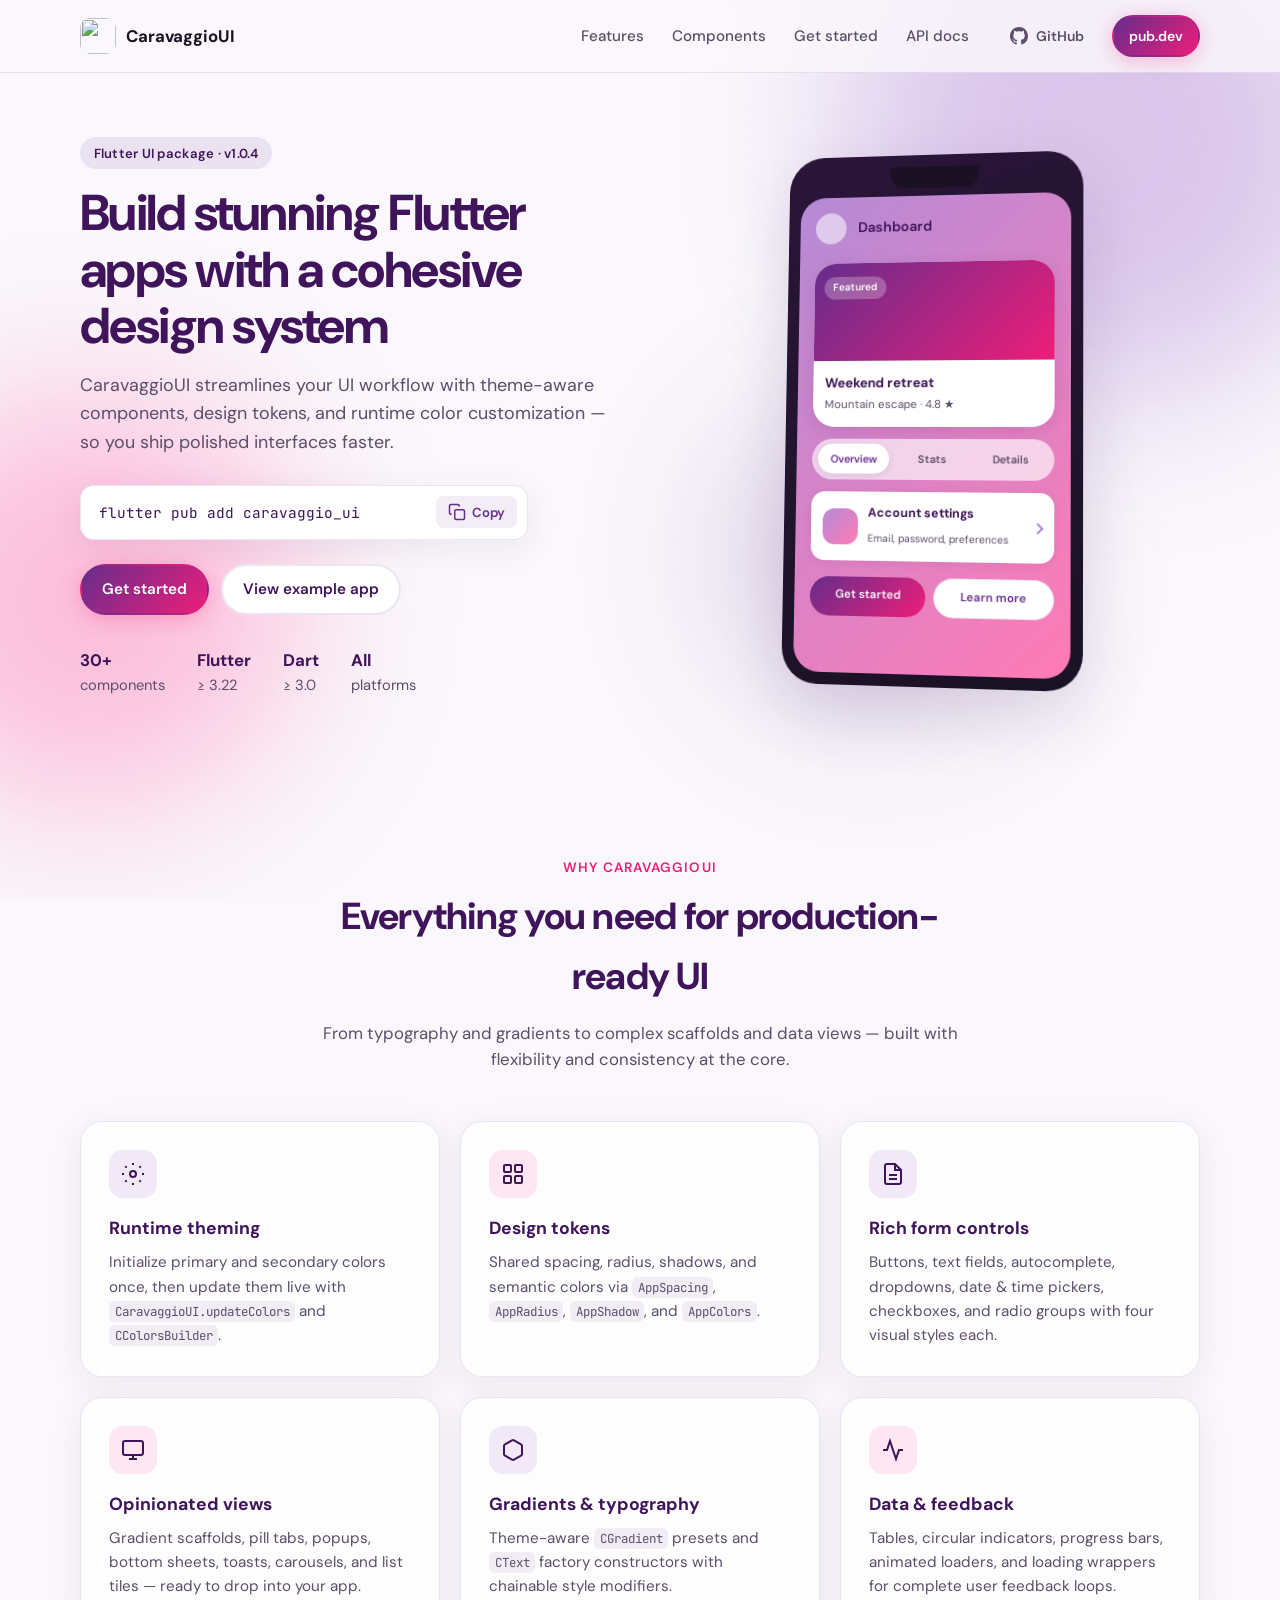
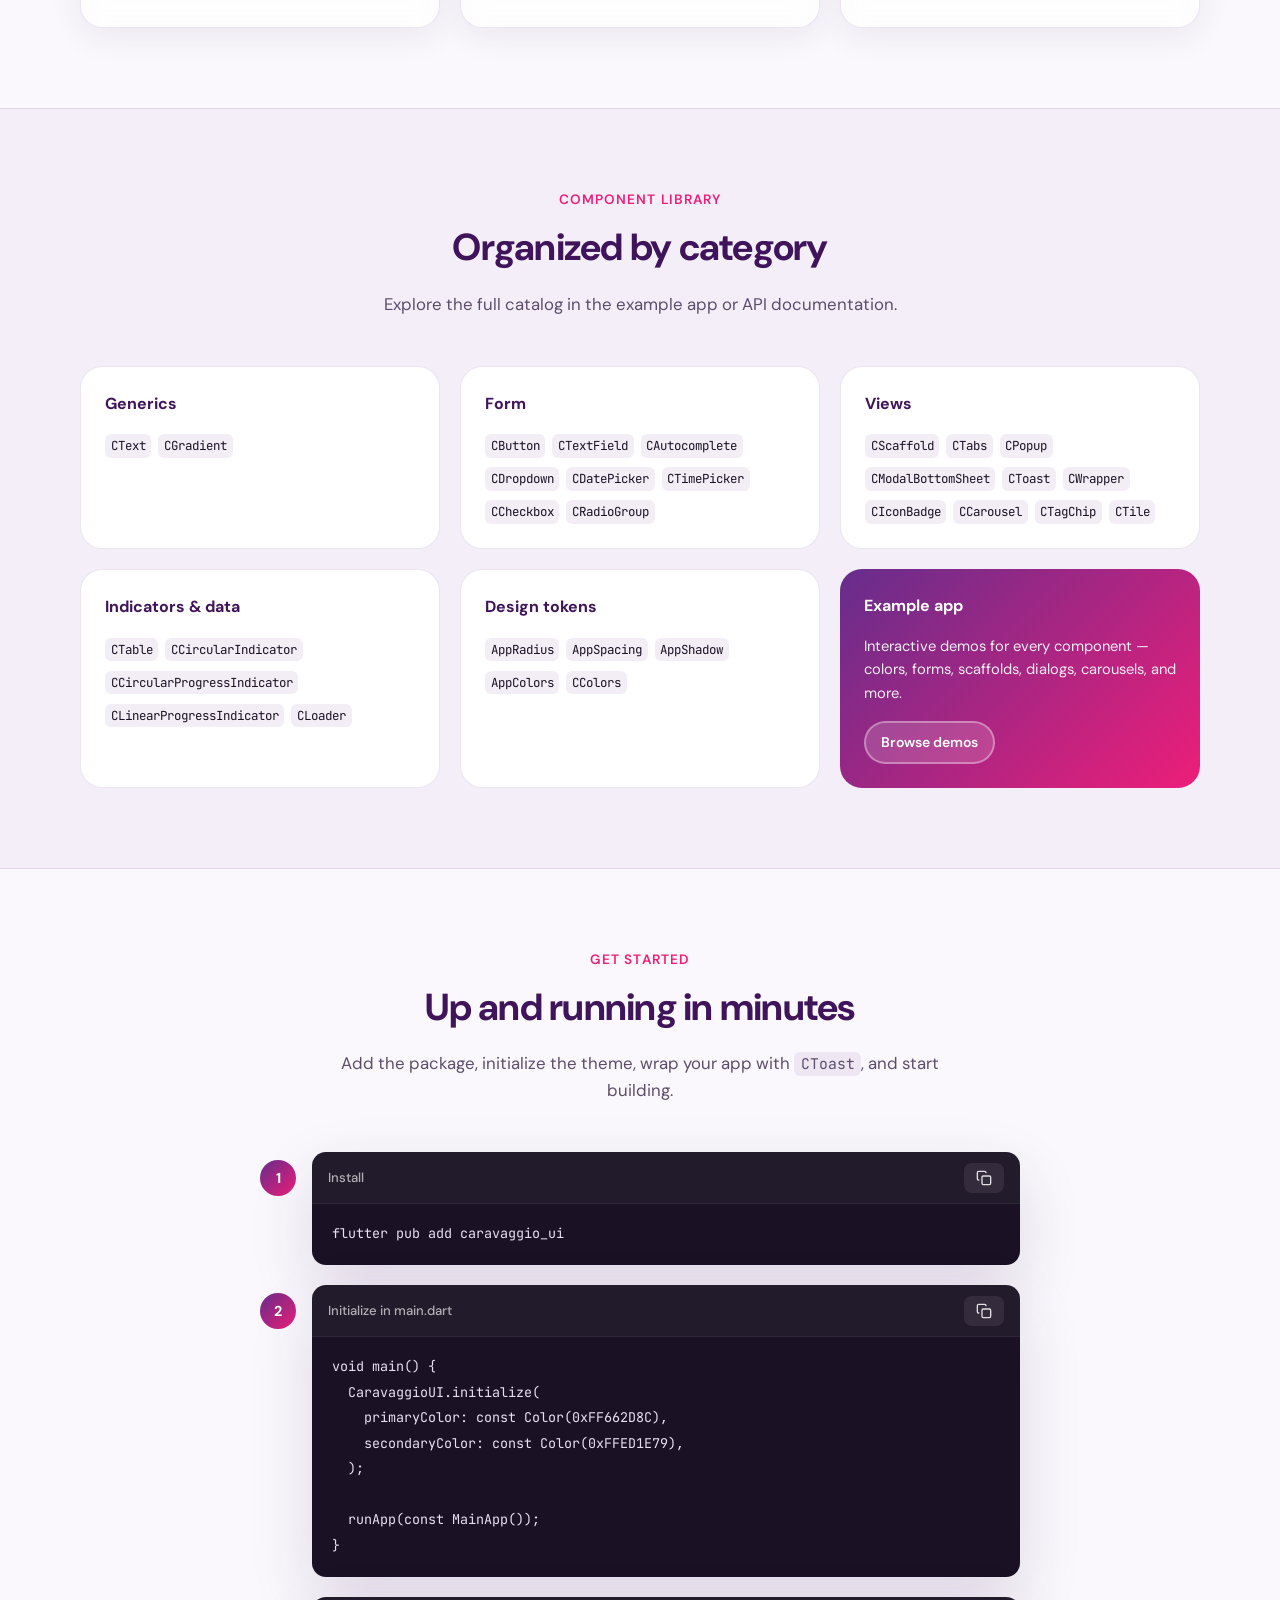
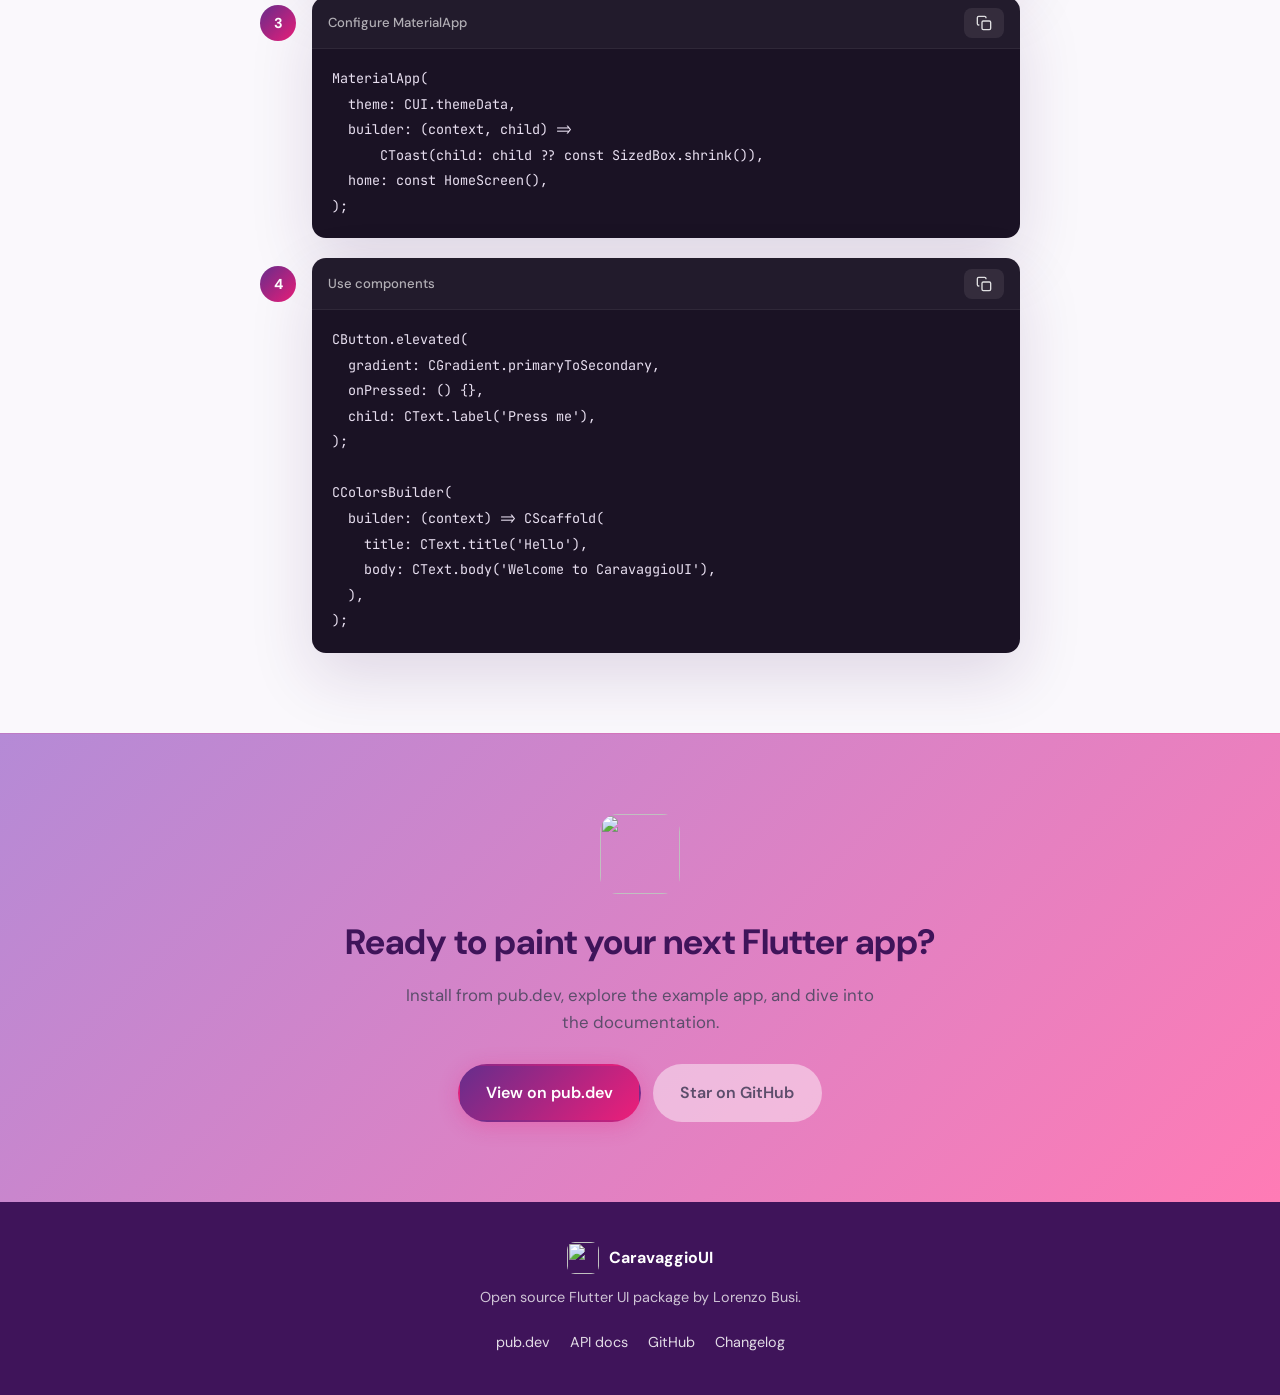
==== website/index.html @ fe2af0d5 "Add website and GitHub Pages deploy for caravaggioui.com" ====
<!DOCTYPE html>
<html lang="en">
<head>
  <meta charset="UTF-8">
  <meta name="viewport" content="width=device-width, initial-scale=1.0">
  <meta name="description" content="CaravaggioUI — A comprehensive Flutter UI package with beautifully crafted components, design tokens, and runtime theming.">
  <meta name="theme-color" content="#662D8C">
  <link rel="canonical" href="https://caravaggioui.com/">
  <title>CaravaggioUI — Flutter UI Components</title>
  <link rel="preconnect" href="https://fonts.googleapis.com">
  <link rel="preconnect" href="https://fonts.gstatic.com" crossorigin>
  <link href="https://fonts.googleapis.com/css2?family=DM+Sans:ital,opsz,wght@0,9..40,400;0,9..40,500;0,9..40,600;0,9..40,700;1,9..40,400&family=JetBrains+Mono:wght@400;500&display=swap" rel="stylesheet">
  <link rel="icon" type="image/png" href="https://raw.githubusercontent.com/lorenzo9598/caravaggio_ui/refs/heads/main/assets-for-api-docs/logo.png">
  <link rel="stylesheet" href="css/styles.css">
</head>
<body>
  <div class="page-bg" aria-hidden="true">
    <div class="orb orb-1"></div>
    <div class="orb orb-2"></div>
    <div class="orb orb-3"></div>
  </div>

  <header class="site-header" id="top">
    <nav class="nav container" aria-label="Main">
      <a class="nav-brand" href="#top">
        <img src="https://raw.githubusercontent.com/lorenzo9598/caravaggio_ui/refs/heads/main/assets-for-api-docs/logo.png" alt="" width="36" height="36">
        <span>CaravaggioUI</span>
      </a>
      <button class="nav-toggle" type="button" aria-label="Open menu" aria-expanded="false" aria-controls="nav-menu">
        <span></span>
        <span></span>
        <span></span>
      </button>
      <ul class="nav-links" id="nav-menu">
        <li><a href="#features">Features</a></li>
        <li><a href="#components">Components</a></li>
        <li><a href="#getting-started">Get started</a></li>
        <li><a href="https://pub.dev/documentation/caravaggio_ui/latest/" target="_blank" rel="noopener">API docs</a></li>
      </ul>
      <div class="nav-actions">
        <a class="btn btn-ghost btn-sm" href="https://github.com/lorenzo9598/caravaggio_ui" target="_blank" rel="noopener">
          <svg width="18" height="18" viewBox="0 0 24 24" fill="currentColor" aria-hidden="true"><path d="M12 0C5.37 0 0 5.37 0 12c0 5.31 3.435 9.795 8.205 11.385.6.105.825-.255.825-.57 0-.285-.015-1.23-.015-2.235-3.015.555-3.795-.735-4.035-1.395-.135-.345-.72-1.395-1.23-1.695-.42-.225-1.02-.78-.015-.795.945-.015 1.62.87 1.845 1.23 1.08 1.815 2.805 1.305 3.495.99.105-.78.42-1.305.765-1.605-2.67-.3-5.46-1.335-5.46-5.925 0-1.305.465-2.385 1.23-3.225-.12-.3-.54-1.53.12-3.18 0 0 1.005-.315 3.3 1.23.96-.27 1.98-.405 3-.405s2.04.135 3 .405c2.295-1.56 3.3-1.23 3.3-1.23.66 1.65.24 2.88.12 3.18.765.84 1.23 1.905 1.23 3.225 0 4.605-2.805 5.625-5.475 5.925.435.375.81 1.095.81 2.22 0 1.605-.015 2.895-.015 3.3 0 .315.225.69.825.57A12.02 12.02 0 0 0 24 12c0-6.63-5.37-12-12-12z"/></svg>
          GitHub
        </a>
        <a class="btn btn-primary btn-sm" href="https://pub.dev/packages/caravaggio_ui" target="_blank" rel="noopener">pub.dev</a>
      </div>
    </nav>
  </header>

  <main>
    <section class="hero container">
      <div class="hero-content reveal">
        <p class="hero-badge">Flutter UI package · v1.0.4</p>
        <h1>Build stunning Flutter apps with a cohesive design system</h1>
        <p class="hero-lead">
          CaravaggioUI streamlines your UI workflow with theme-aware components,
          design tokens, and runtime color customization — so you ship polished
          interfaces faster.
        </p>
        <div class="install-box">
          <code id="install-cmd">flutter pub add caravaggio_ui</code>
          <button class="copy-btn" type="button" data-copy="#install-cmd" aria-label="Copy install command">
            <svg width="18" height="18" viewBox="0 0 24 24" fill="none" stroke="currentColor" stroke-width="2" aria-hidden="true"><rect x="9" y="9" width="13" height="13" rx="2"/><path d="M5 15H4a2 2 0 0 1-2-2V4a2 2 0 0 1 2-2h9a2 2 0 0 1 2 2v1"/></svg>
            <span>Copy</span>
          </button>
        </div>
        <div class="hero-actions">
          <a class="btn btn-primary" href="#getting-started">Get started</a>
          <a class="btn btn-outline" href="https://github.com/lorenzo9598/caravaggio_ui/tree/main/example" target="_blank" rel="noopener">View example app</a>
        </div>
        <ul class="hero-stats">
          <li><strong>30+</strong> components</li>
          <li><strong>Flutter</strong> ≥ 3.22</li>
          <li><strong>Dart</strong> ≥ 3.0</li>
          <li><strong>All</strong> platforms</li>
        </ul>
      </div>

      <div class="hero-preview reveal" aria-hidden="true">
        <div class="phone-frame">
          <div class="phone-notch"></div>
          <div class="phone-screen">
            <div class="preview-scaffold">
              <div class="preview-appbar">
                <div class="preview-back"></div>
                <span>Dashboard</span>
              </div>
              <div class="preview-body">
                <div class="preview-carousel">
                  <div class="preview-carousel-header">
                    <span class="preview-tag">Featured</span>
                  </div>
                  <div class="preview-carousel-content">
                    <strong>Weekend retreat</strong>
                    <span>Mountain escape · 4.8 ★</span>
                  </div>
                </div>
                <div class="preview-tabs">
                  <span class="active">Overview</span>
                  <span>Stats</span>
                  <span>Details</span>
                </div>
                <div class="preview-tile">
                  <div class="preview-tile-icon"></div>
                  <div class="preview-tile-text">
                    <strong>Account settings</strong>
                    <span>Email, password, preferences</span>
                  </div>
                  <div class="preview-chevron"></div>
                </div>
                <div class="preview-btn-row">
                  <div class="preview-btn gradient">Get started</div>
                  <div class="preview-btn outline">Learn more</div>
                </div>
              </div>
            </div>
          </div>
        </div>
      </div>
    </section>

    <section class="section container" id="features">
      <div class="section-header reveal">
        <p class="section-label">Why CaravaggioUI</p>
        <h2>Everything you need for production-ready UI</h2>
        <p class="section-desc">From typography and gradients to complex scaffolds and data views — built with flexibility and consistency at the core.</p>
      </div>
      <div class="features-grid">
        <article class="feature-card reveal">
          <div class="feature-icon" style="--accent: var(--primary-light)">
            <svg width="24" height="24" viewBox="0 0 24 24" fill="none" stroke="currentColor" stroke-width="2"><circle cx="12" cy="12" r="3"/><path d="M12 1v2M12 21v2M4.22 4.22l1.42 1.42M18.36 18.36l1.42 1.42M1 12h2M21 12h2M4.22 19.78l1.42-1.42M18.36 5.64l1.42-1.42"/></svg>
          </div>
          <h3>Runtime theming</h3>
          <p>Initialize primary and secondary colors once, then update them live with <code>CaravaggioUI.updateColors</code> and <code>CColorsBuilder</code>.</p>
        </article>
        <article class="feature-card reveal">
          <div class="feature-icon" style="--accent: var(--secondary-light)">
            <svg width="24" height="24" viewBox="0 0 24 24" fill="none" stroke="currentColor" stroke-width="2"><rect x="3" y="3" width="7" height="7" rx="1"/><rect x="14" y="3" width="7" height="7" rx="1"/><rect x="3" y="14" width="7" height="7" rx="1"/><rect x="14" y="14" width="7" height="7" rx="1"/></svg>
          </div>
          <h3>Design tokens</h3>
          <p>Shared spacing, radius, shadows, and semantic colors via <code>AppSpacing</code>, <code>AppRadius</code>, <code>AppShadow</code>, and <code>AppColors</code>.</p>
        </article>
        <article class="feature-card reveal">
          <div class="feature-icon" style="--accent: var(--primary-light)">
            <svg width="24" height="24" viewBox="0 0 24 24" fill="none" stroke="currentColor" stroke-width="2"><path d="M14 2H6a2 2 0 0 0-2 2v16a2 2 0 0 0 2 2h12a2 2 0 0 0 2-2V8z"/><polyline points="14 2 14 8 20 8"/><line x1="16" y1="13" x2="8" y2="13"/><line x1="16" y1="17" x2="8" y2="17"/></svg>
          </div>
          <h3>Rich form controls</h3>
          <p>Buttons, text fields, autocomplete, dropdowns, date &amp; time pickers, checkboxes, and radio groups with four visual styles each.</p>
        </article>
        <article class="feature-card reveal">
          <div class="feature-icon" style="--accent: var(--secondary-light)">
            <svg width="24" height="24" viewBox="0 0 24 24" fill="none" stroke="currentColor" stroke-width="2"><rect x="2" y="3" width="20" height="14" rx="2"/><line x1="8" y1="21" x2="16" y2="21"/><line x1="12" y1="17" x2="12" y2="21"/></svg>
          </div>
          <h3>Opinionated views</h3>
          <p>Gradient scaffolds, pill tabs, popups, bottom sheets, toasts, carousels, and list tiles — ready to drop into your app.</p>
        </article>
        <article class="feature-card reveal">
          <div class="feature-icon" style="--accent: var(--primary-light)">
            <svg width="24" height="24" viewBox="0 0 24 24" fill="none" stroke="currentColor" stroke-width="2"><path d="M21 16V8a2 2 0 0 0-1-1.73l-7-4a2 2 0 0 0-2 0l-7 4A2 2 0 0 0 3 8v8a2 2 0 0 0 1 1.73l7 4a2 2 0 0 0 2 0l7-4A2 2 0 0 0 21 16z"/></svg>
          </div>
          <h3>Gradients &amp; typography</h3>
          <p>Theme-aware <code>CGradient</code> presets and <code>CText</code> factory constructors with chainable style modifiers.</p>
        </article>
        <article class="feature-card reveal">
          <div class="feature-icon" style="--accent: var(--secondary-light)">
            <svg width="24" height="24" viewBox="0 0 24 24" fill="none" stroke="currentColor" stroke-width="2"><polyline points="22 12 18 12 15 21 9 3 6 12 2 12"/></svg>
          </div>
          <h3>Data &amp; feedback</h3>
          <p>Tables, circular indicators, progress bars, animated loaders, and loading wrappers for complete user feedback loops.</p>
        </article>
      </div>
    </section>

    <section class="section section-alt" id="components">
      <div class="container">
        <div class="section-header reveal">
          <p class="section-label">Component library</p>
          <h2>Organized by category</h2>
          <p class="section-desc">Explore the full catalog in the example app or API documentation.</p>
        </div>

        <div class="components-grid">
          <div class="component-group reveal">
            <h3>Generics</h3>
            <ul>
              <li><code>CText</code></li>
              <li><code>CGradient</code></li>
            </ul>
          </div>
          <div class="component-group reveal">
            <h3>Form</h3>
            <ul>
              <li><code>CButton</code></li>
              <li><code>CTextField</code></li>
              <li><code>CAutocomplete</code></li>
              <li><code>CDropdown</code></li>
              <li><code>CDatePicker</code></li>
              <li><code>CTimePicker</code></li>
              <li><code>CCheckbox</code></li>
              <li><code>CRadioGroup</code></li>
            </ul>
          </div>
          <div class="component-group reveal">
            <h3>Views</h3>
            <ul>
              <li><code>CScaffold</code></li>
              <li><code>CTabs</code></li>
              <li><code>CPopup</code></li>
              <li><code>CModalBottomSheet</code></li>
              <li><code>CToast</code></li>
              <li><code>CWrapper</code></li>
              <li><code>CIconBadge</code></li>
              <li><code>CCarousel</code></li>
              <li><code>CTagChip</code></li>
              <li><code>CTile</code></li>
            </ul>
          </div>
          <div class="component-group reveal">
            <h3>Indicators &amp; data</h3>
            <ul>
              <li><code>CTable</code></li>
              <li><code>CCircularIndicator</code></li>
              <li><code>CCircularProgressIndicator</code></li>
              <li><code>CLinearProgressIndicator</code></li>
              <li><code>CLoader</code></li>
            </ul>
          </div>
          <div class="component-group reveal">
            <h3>Design tokens</h3>
            <ul>
              <li><code>AppRadius</code></li>
              <li><code>AppSpacing</code></li>
              <li><code>AppShadow</code></li>
              <li><code>AppColors</code></li>
              <li><code>CColors</code></li>
            </ul>
          </div>
          <div class="component-group component-highlight reveal">
            <h3>Example app</h3>
            <p>Interactive demos for every component — colors, forms, scaffolds, dialogs, carousels, and more.</p>
            <a class="btn btn-outline btn-sm" href="https://github.com/lorenzo9598/caravaggio_ui/tree/main/example" target="_blank" rel="noopener">Browse demos</a>
          </div>
        </div>
      </div>
    </section>

    <section class="section container" id="getting-started">
      <div class="section-header reveal">
        <p class="section-label">Get started</p>
        <h2>Up and running in minutes</h2>
        <p class="section-desc">Add the package, initialize the theme, wrap your app with <code>CToast</code>, and start building.</p>
      </div>

      <div class="code-steps">
        <div class="code-step reveal">
          <span class="step-num">1</span>
          <div class="code-block">
            <div class="code-block-header">
              <span>Install</span>
              <button class="copy-btn copy-btn-dark" type="button" data-copy="#code-install" aria-label="Copy install command">
                <svg width="16" height="16" viewBox="0 0 24 24" fill="none" stroke="currentColor" stroke-width="2"><rect x="9" y="9" width="13" height="13" rx="2"/><path d="M5 15H4a2 2 0 0 1-2-2V4a2 2 0 0 1 2-2h9a2 2 0 0 1 2 2v1"/></svg>
              </button>
            </div>
            <pre><code id="code-install">flutter pub add caravaggio_ui</code></pre>
          </div>
        </div>

        <div class="code-step reveal">
          <span class="step-num">2</span>
          <div class="code-block">
            <div class="code-block-header">
              <span>Initialize in main.dart</span>
              <button class="copy-btn copy-btn-dark" type="button" data-copy="#code-init" aria-label="Copy initialization code">
                <svg width="16" height="16" viewBox="0 0 24 24" fill="none" stroke="currentColor" stroke-width="2"><rect x="9" y="9" width="13" height="13" rx="2"/><path d="M5 15H4a2 2 0 0 1-2-2V4a2 2 0 0 1 2-2h9a2 2 0 0 1 2 2v1"/></svg>
              </button>
            </div>
            <pre><code id="code-init">void main() {
  CaravaggioUI.initialize(
    primaryColor: const Color(0xFF662D8C),
    secondaryColor: const Color(0xFFED1E79),
  );

  runApp(const MainApp());
}</code></pre>
          </div>
        </div>

        <div class="code-step reveal">
          <span class="step-num">3</span>
          <div class="code-block">
            <div class="code-block-header">
              <span>Configure MaterialApp</span>
              <button class="copy-btn copy-btn-dark" type="button" data-copy="#code-app" aria-label="Copy MaterialApp code">
                <svg width="16" height="16" viewBox="0 0 24 24" fill="none" stroke="currentColor" stroke-width="2"><rect x="9" y="9" width="13" height="13" rx="2"/><path d="M5 15H4a2 2 0 0 1-2-2V4a2 2 0 0 1 2-2h9a2 2 0 0 1 2 2v1"/></svg>
              </button>
            </div>
            <pre><code id="code-app">MaterialApp(
  theme: CUI.themeData,
  builder: (context, child) =>
      CToast(child: child ?? const SizedBox.shrink()),
  home: const HomeScreen(),
);</code></pre>
          </div>
        </div>

        <div class="code-step reveal">
          <span class="step-num">4</span>
          <div class="code-block">
            <div class="code-block-header">
              <span>Use components</span>
              <button class="copy-btn copy-btn-dark" type="button" data-copy="#code-use" aria-label="Copy usage example">
                <svg width="16" height="16" viewBox="0 0 24 24" fill="none" stroke="currentColor" stroke-width="2"><rect x="9" y="9" width="13" height="13" rx="2"/><path d="M5 15H4a2 2 0 0 1-2-2V4a2 2 0 0 1 2-2h9a2 2 0 0 1 2 2v1"/></svg>
              </button>
            </div>
            <pre><code id="code-use">CButton.elevated(
  gradient: CGradient.primaryToSecondary,
  onPressed: () {},
  child: CText.label('Press me'),
);

CColorsBuilder(
  builder: (context) => CScaffold(
    title: CText.title('Hello'),
    body: CText.body('Welcome to CaravaggioUI'),
  ),
);</code></pre>
          </div>
        </div>
      </div>
    </section>

    <section class="cta-section">
      <div class="container cta-inner reveal">
        <img src="https://raw.githubusercontent.com/lorenzo9598/caravaggio_ui/refs/heads/main/assets-for-api-docs/logo.png" alt="" width="80" height="80" class="cta-logo">
        <h2>Ready to paint your next Flutter app?</h2>
        <p>Install from pub.dev, explore the example app, and dive into the documentation.</p>
        <div class="cta-actions">
          <a class="btn btn-primary btn-lg" href="https://pub.dev/packages/caravaggio_ui" target="_blank" rel="noopener">View on pub.dev</a>
          <a class="btn btn-ghost btn-lg" href="https://github.com/lorenzo9598/caravaggio_ui" target="_blank" rel="noopener">Star on GitHub</a>
        </div>
      </div>
    </section>
  </main>

  <footer class="site-footer">
    <div class="container footer-inner">
      <div class="footer-brand">
        <img src="https://raw.githubusercontent.com/lorenzo9598/caravaggio_ui/refs/heads/main/assets-for-api-docs/logo.png" alt="" width="32" height="32">
        <span>CaravaggioUI</span>
      </div>
      <p class="footer-copy">Open source Flutter UI package by Lorenzo Busi.</p>
      <ul class="footer-links">
        <li><a href="https://pub.dev/packages/caravaggio_ui" target="_blank" rel="noopener">pub.dev</a></li>
        <li><a href="https://pub.dev/documentation/caravaggio_ui/latest/" target="_blank" rel="noopener">API docs</a></li>
        <li><a href="https://github.com/lorenzo9598/caravaggio_ui" target="_blank" rel="noopener">GitHub</a></li>
        <li><a href="https://github.com/lorenzo9598/caravaggio_ui/blob/main/CHANGELOG.md" target="_blank" rel="noopener">Changelog</a></li>
      </ul>
    </div>
  </footer>

  <script src="js/main.js"></script>
</body>
</html>
---- website/css/styles.css ----
/* CaravaggioUI — marketing site */

:root {
  --primary: #662d8c;
  --primary-light: #b58ad6;
  --primary-dark: #3f145a;
  --secondary: #ed1e79;
  --secondary-light: #ff7bb5;
  --secondary-dark: #b3004c;

  --bg: #faf8fc;
  --bg-alt: #f3eef8;
  --surface: rgba(255, 255, 255, 0.72);
  --surface-solid: #ffffff;
  --text: #1a1224;
  --text-muted: #5c4d6b;
  --border: rgba(102, 45, 140, 0.12);
  --shadow: 0 8px 32px rgba(63, 20, 90, 0.08);
  --shadow-lg: 0 24px 64px rgba(63, 20, 90, 0.14);
  --gradient: linear-gradient(135deg, var(--primary) 0%, var(--secondary) 100%);
  --gradient-soft: linear-gradient(135deg, var(--primary-light) 0%, var(--secondary-light) 100%);
  --radius-sm: 8px;
  --radius-md: 14px;
  --radius-lg: 22px;
  --radius-xl: 28px;
  --font: "DM Sans", system-ui, -apple-system, sans-serif;
  --mono: "JetBrains Mono", ui-monospace, monospace;
  --header-h: 72px;
}

*,
*::before,
*::after {
  box-sizing: border-box;
}

html {
  scroll-behavior: smooth;
}

body {
  margin: 0;
  font-family: var(--font);
  font-size: 16px;
  line-height: 1.6;
  color: var(--text);
  background: var(--bg);
  overflow-x: hidden;
}

img {
  display: block;
  max-width: 100%;
}

a {
  color: var(--primary);
  text-decoration: none;
}

a:hover {
  color: var(--secondary);
}

code {
  font-family: var(--mono);
  font-size: 0.88em;
  background: rgba(102, 45, 140, 0.08);
  padding: 0.15em 0.45em;
  border-radius: 6px;
}

.container {
  width: min(1120px, calc(100% - 2rem));
  margin-inline: auto;
}

/* Background orbs */

.page-bg {
  position: fixed;
  inset: 0;
  z-index: -1;
  overflow: hidden;
  pointer-events: none;
}

.orb {
  position: absolute;
  border-radius: 50%;
  filter: blur(80px);
  opacity: 0.45;
}

.orb-1 {
  width: 520px;
  height: 520px;
  top: -120px;
  right: -80px;
  background: var(--primary-light);
}

.orb-2 {
  width: 420px;
  height: 420px;
  bottom: 10%;
  left: -120px;
  background: var(--secondary-light);
}

.orb-3 {
  width: 300px;
  height: 300px;
  top: 45%;
  right: 20%;
  background: var(--primary);
  opacity: 0.2;
}

/* Header */

.site-header {
  position: sticky;
  top: 0;
  z-index: 100;
  backdrop-filter: blur(16px);
  background: rgba(250, 248, 252, 0.82);
  border-bottom: 1px solid var(--border);
}

.nav {
  display: flex;
  align-items: center;
  gap: 1.5rem;
  min-height: var(--header-h);
}

.nav-brand {
  display: flex;
  align-items: center;
  gap: 0.65rem;
  font-weight: 700;
  font-size: 1.05rem;
  color: var(--text);
  flex-shrink: 0;
}

.nav-brand img {
  border-radius: 10px;
}

.nav-links {
  display: flex;
  align-items: center;
  gap: 1.75rem;
  list-style: none;
  margin: 0;
  padding: 0;
  margin-left: auto;
}

.nav-links a {
  color: var(--text-muted);
  font-weight: 500;
  font-size: 0.95rem;
  transition: color 0.2s;
}

.nav-links a:hover {
  color: var(--primary);
}

.nav-actions {
  display: flex;
  align-items: center;
  gap: 0.65rem;
}

.nav-toggle {
  display: none;
  flex-direction: column;
  justify-content: center;
  gap: 5px;
  width: 40px;
  height: 40px;
  margin-left: auto;
  padding: 0;
  border: none;
  background: transparent;
  cursor: pointer;
}

.nav-toggle span {
  display: block;
  width: 22px;
  height: 2px;
  margin-inline: auto;
  background: var(--text);
  border-radius: 2px;
  transition: transform 0.25s, opacity 0.25s;
}

.nav-toggle[aria-expanded="true"] span:nth-child(1) {
  transform: translateY(7px) rotate(45deg);
}

.nav-toggle[aria-expanded="true"] span:nth-child(2) {
  opacity: 0;
}

.nav-toggle[aria-expanded="true"] span:nth-child(3) {
  transform: translateY(-7px) rotate(-45deg);
}

/* Buttons */

.btn {
  display: inline-flex;
  align-items: center;
  justify-content: center;
  gap: 0.5rem;
  padding: 0.72rem 1.25rem;
  border-radius: 999px;
  font-family: var(--font);
  font-weight: 600;
  font-size: 0.95rem;
  border: 2px solid transparent;
  cursor: pointer;
  transition: transform 0.2s, box-shadow 0.2s, background 0.2s;
  white-space: nowrap;
}

.btn:hover {
  transform: translateY(-1px);
}

.btn-primary {
  background: var(--gradient);
  color: #fff;
  box-shadow: 0 4px 20px rgba(237, 30, 121, 0.28);
}

.btn-primary:hover {
  color: #fff;
  box-shadow: 0 8px 28px rgba(237, 30, 121, 0.36);
}

.btn-outline {
  background: var(--surface-solid);
  color: var(--primary-dark);
  border-color: var(--border);
}

.btn-outline:hover {
  border-color: var(--primary-light);
  color: var(--primary);
}

.btn-ghost {
  background: transparent;
  color: var(--text-muted);
  border-color: transparent;
}

.btn-ghost:hover {
  color: var(--primary);
  background: rgba(102, 45, 140, 0.06);
}

.btn-sm {
  padding: 0.5rem 0.95rem;
  font-size: 0.875rem;
}

.btn-lg {
  padding: 0.9rem 1.6rem;
  font-size: 1rem;
}

/* Hero */

.hero {
  display: grid;
  grid-template-columns: 1fr 1fr;
  gap: 3rem;
  align-items: center;
  padding: 4rem 0 5rem;
}

.hero-badge {
  display: inline-block;
  margin: 0 0 1rem;
  padding: 0.35rem 0.85rem;
  border-radius: 999px;
  background: rgba(102, 45, 140, 0.1);
  color: var(--primary-dark);
  font-size: 0.82rem;
  font-weight: 600;
  letter-spacing: 0.02em;
}

.hero h1 {
  margin: 0 0 1rem;
  font-size: clamp(2rem, 4.5vw, 3.15rem);
  line-height: 1.12;
  letter-spacing: -0.03em;
  color: var(--primary-dark);
}

.hero-lead {
  margin: 0 0 1.75rem;
  font-size: 1.12rem;
  color: var(--text-muted);
  max-width: 34rem;
}

.install-box {
  display: flex;
  align-items: center;
  gap: 0.75rem;
  padding: 0.65rem 0.65rem 0.65rem 1.1rem;
  background: var(--surface-solid);
  border: 1px solid var(--border);
  border-radius: var(--radius-md);
  box-shadow: var(--shadow);
  margin-bottom: 1.5rem;
  max-width: 28rem;
}

.install-box code {
  flex: 1;
  background: none;
  padding: 0;
  font-size: 0.9rem;
  color: var(--primary-dark);
  overflow-x: auto;
}

.copy-btn {
  display: inline-flex;
  align-items: center;
  gap: 0.35rem;
  padding: 0.45rem 0.75rem;
  border: none;
  border-radius: var(--radius-sm);
  background: rgba(102, 45, 140, 0.08);
  color: var(--primary);
  font-family: var(--font);
  font-size: 0.82rem;
  font-weight: 600;
  cursor: pointer;
  transition: background 0.2s;
  flex-shrink: 0;
}

.copy-btn:hover {
  background: rgba(102, 45, 140, 0.14);
}

.copy-btn-dark {
  background: rgba(255, 255, 255, 0.08);
  color: rgba(255, 255, 255, 0.85);
}

.copy-btn-dark:hover {
  background: rgba(255, 255, 255, 0.14);
}

.hero-actions {
  display: flex;
  flex-wrap: wrap;
  gap: 0.75rem;
  margin-bottom: 2rem;
}

.hero-stats {
  display: flex;
  flex-wrap: wrap;
  gap: 1.5rem 2rem;
  list-style: none;
  margin: 0;
  padding: 0;
  color: var(--text-muted);
  font-size: 0.92rem;
}

.hero-stats strong {
  display: block;
  color: var(--primary-dark);
  font-size: 1.05rem;
}

/* Phone preview mock */

.hero-preview {
  display: flex;
  justify-content: center;
  perspective: 1200px;
}

.phone-frame {
  width: min(300px, 100%);
  padding: 12px;
  border-radius: 36px;
  background: linear-gradient(160deg, #2a1538, #1a1224);
  box-shadow: var(--shadow-lg);
  transform: rotateY(-8deg) rotateX(4deg);
  animation: float 6s ease-in-out infinite;
}

@keyframes float {
  0%, 100% { transform: rotateY(-8deg) rotateX(4deg) translateY(0); }
  50% { transform: rotateY(-8deg) rotateX(4deg) translateY(-10px); }
}

.phone-notch {
  width: 90px;
  height: 22px;
  margin: 0 auto 8px;
  border-radius: 0 0 14px 14px;
  background: #1a1224;
}

.phone-screen {
  border-radius: 26px;
  overflow: hidden;
  background: var(--gradient-soft);
}

.preview-scaffold {
  min-height: 480px;
  display: flex;
  flex-direction: column;
}

.preview-appbar {
  display: flex;
  align-items: center;
  gap: 0.75rem;
  padding: 1rem 1rem 0.5rem;
  color: var(--primary-dark);
  font-weight: 600;
  font-size: 0.9rem;
}

.preview-back {
  width: 32px;
  height: 32px;
  border-radius: 999px;
  background: rgba(255, 255, 255, 0.55);
}

.preview-body {
  padding: 0.75rem 1rem 1.25rem;
  display: flex;
  flex-direction: column;
  gap: 0.75rem;
}

.preview-carousel {
  border-radius: var(--radius-lg);
  overflow: hidden;
  background: #fff;
  box-shadow: 0 4px 16px rgba(63, 20, 90, 0.12);
}

.preview-carousel-header {
  height: 100px;
  background: var(--gradient);
  position: relative;
  padding: 0.65rem;
}

.preview-tag {
  display: inline-block;
  padding: 0.2rem 0.55rem;
  border-radius: 999px;
  background: rgba(255, 255, 255, 0.25);
  color: #fff;
  font-size: 0.65rem;
  font-weight: 600;
}

.preview-carousel-content {
  padding: 0.75rem;
  display: flex;
  flex-direction: column;
  gap: 0.15rem;
}

.preview-carousel-content strong {
  font-size: 0.85rem;
  color: var(--primary-dark);
}

.preview-carousel-content span {
  font-size: 0.72rem;
  color: var(--text-muted);
}

.preview-tabs {
  display: flex;
  gap: 0.35rem;
  padding: 0.35rem;
  background: rgba(255, 255, 255, 0.65);
  border-radius: 999px;
}

.preview-tabs span {
  flex: 1;
  text-align: center;
  padding: 0.4rem 0.25rem;
  border-radius: 999px;
  font-size: 0.68rem;
  font-weight: 600;
  color: var(--text-muted);
}

.preview-tabs span.active {
  background: #fff;
  color: var(--primary);
  box-shadow: 0 2px 8px rgba(63, 20, 90, 0.1);
}

.preview-tile {
  display: flex;
  align-items: center;
  gap: 0.65rem;
  padding: 0.75rem;
  background: #fff;
  border-radius: var(--radius-md);
  box-shadow: 0 2px 10px rgba(63, 20, 90, 0.08);
}

.preview-tile-icon {
  width: 36px;
  height: 36px;
  border-radius: 12px;
  background: var(--gradient-soft);
  flex-shrink: 0;
}

.preview-tile-text {
  flex: 1;
  min-width: 0;
}

.preview-tile-text strong {
  display: block;
  font-size: 0.78rem;
  color: var(--primary-dark);
}

.preview-tile-text span {
  font-size: 0.65rem;
  color: var(--text-muted);
}

.preview-chevron {
  width: 8px;
  height: 8px;
  border-right: 2px solid var(--primary-light);
  border-bottom: 2px solid var(--primary-light);
  transform: rotate(-45deg);
  flex-shrink: 0;
}

.preview-btn-row {
  display: flex;
  gap: 0.5rem;
  margin-top: 0.25rem;
}

.preview-btn {
  flex: 1;
  text-align: center;
  padding: 0.55rem;
  border-radius: 999px;
  font-size: 0.72rem;
  font-weight: 600;
}

.preview-btn.gradient {
  background: var(--gradient);
  color: #fff;
}

.preview-btn.outline {
  background: #fff;
  color: var(--primary);
  border: 1.5px solid var(--border);
}

/* Sections */

.section {
  padding: 5rem 0;
}

.section-alt {
  background: var(--bg-alt);
  border-block: 1px solid var(--border);
}

.section-header {
  text-align: center;
  max-width: 640px;
  margin: 0 auto 3rem;
}

.section-label {
  margin: 0 0 0.5rem;
  color: var(--secondary);
  font-weight: 600;
  font-size: 0.85rem;
  text-transform: uppercase;
  letter-spacing: 0.08em;
}

.section-header h2 {
  margin: 0 0 0.75rem;
  font-size: clamp(1.75rem, 3vw, 2.35rem);
  letter-spacing: -0.02em;
  color: var(--primary-dark);
}

.section-desc {
  margin: 0;
  color: var(--text-muted);
  font-size: 1.05rem;
}

/* Features */

.features-grid {
  display: grid;
  grid-template-columns: repeat(3, 1fr);
  gap: 1.25rem;
}

.feature-card {
  padding: 1.75rem;
  background: var(--surface);
  backdrop-filter: blur(12px);
  border: 1px solid var(--border);
  border-radius: var(--radius-lg);
  box-shadow: var(--shadow);
  transition: transform 0.25s, box-shadow 0.25s;
}

.feature-card:hover {
  transform: translateY(-4px);
  box-shadow: var(--shadow-lg);
}

.feature-icon {
  display: grid;
  place-items: center;
  width: 48px;
  height: 48px;
  margin-bottom: 1rem;
  border-radius: 14px;
  background: color-mix(in srgb, var(--accent) 18%, transparent);
  color: var(--primary-dark);
}

.feature-card h3 {
  margin: 0 0 0.5rem;
  font-size: 1.1rem;
  color: var(--primary-dark);
}

.feature-card p {
  margin: 0;
  color: var(--text-muted);
  font-size: 0.95rem;
}

.feature-card code {
  font-size: 0.82em;
}

/* Components */

.components-grid {
  display: grid;
  grid-template-columns: repeat(3, 1fr);
  gap: 1.25rem;
}

.component-group {
  padding: 1.5rem;
  background: var(--surface-solid);
  border: 1px solid var(--border);
  border-radius: var(--radius-lg);
}

.component-group h3 {
  margin: 0 0 1rem;
  font-size: 1rem;
  color: var(--primary-dark);
}

.component-group ul {
  list-style: none;
  margin: 0;
  padding: 0;
  display: flex;
  flex-wrap: wrap;
  gap: 0.45rem;
}

.component-group li code {
  display: inline-block;
  font-size: 0.78rem;
}

.component-highlight {
  background: var(--gradient);
  border: none;
  color: #fff;
}

.component-highlight h3 {
  color: #fff;
}

.component-highlight p {
  margin: 0 0 1rem;
  font-size: 0.92rem;
  opacity: 0.92;
}

.component-highlight .btn-outline {
  background: rgba(255, 255, 255, 0.15);
  border-color: rgba(255, 255, 255, 0.35);
  color: #fff;
}

.component-highlight .btn-outline:hover {
  background: rgba(255, 255, 255, 0.25);
  color: #fff;
}

/* Code steps */

.code-steps {
  display: flex;
  flex-direction: column;
  gap: 1.25rem;
  max-width: 760px;
  margin-inline: auto;
}

.code-step {
  display: grid;
  grid-template-columns: auto 1fr;
  gap: 1rem;
  align-items: start;
}

.step-num {
  display: grid;
  place-items: center;
  width: 36px;
  height: 36px;
  border-radius: 50%;
  background: var(--gradient);
  color: #fff;
  font-weight: 700;
  font-size: 0.9rem;
  flex-shrink: 0;
  margin-top: 0.5rem;
}

.code-block {
  background: #1a1224;
  border-radius: var(--radius-md);
  overflow: hidden;
  box-shadow: var(--shadow-lg);
}

.code-block-header {
  display: flex;
  align-items: center;
  justify-content: space-between;
  padding: 0.65rem 1rem;
  background: rgba(255, 255, 255, 0.04);
  border-bottom: 1px solid rgba(255, 255, 255, 0.06);
  color: rgba(255, 255, 255, 0.65);
  font-size: 0.82rem;
  font-weight: 500;
}

.code-block pre {
  margin: 0;
  padding: 1.1rem 1.25rem;
  overflow-x: auto;
}

.code-block code {
  background: none;
  padding: 0;
  color: #e8dff0;
  font-size: 0.84rem;
  line-height: 1.65;
  white-space: pre;
}

/* CTA */

.cta-section {
  padding: 5rem 0;
  background: var(--gradient-soft);
  border-top: 1px solid var(--border);
}

.cta-inner {
  text-align: center;
}

.cta-logo {
  margin: 0 auto 1.25rem;
  border-radius: 18px;
}

.cta-inner h2 {
  margin: 0 0 0.75rem;
  font-size: clamp(1.75rem, 3vw, 2.2rem);
  color: var(--primary-dark);
}

.cta-inner p {
  margin: 0 auto 1.75rem;
  max-width: 480px;
  color: var(--text-muted);
  font-size: 1.05rem;
}

.cta-actions {
  display: flex;
  flex-wrap: wrap;
  justify-content: center;
  gap: 0.75rem;
}

.cta-actions .btn-ghost {
  background: rgba(255, 255, 255, 0.45);
}

/* Footer */

.site-footer {
  padding: 2.5rem 0;
  background: var(--primary-dark);
  color: rgba(255, 255, 255, 0.75);
}

.footer-inner {
  display: flex;
  flex-direction: column;
  align-items: center;
  gap: 0.75rem;
  text-align: center;
}

.footer-brand {
  display: flex;
  align-items: center;
  gap: 0.6rem;
  color: #fff;
  font-weight: 700;
}

.footer-brand img {
  border-radius: 8px;
}

.footer-copy {
  margin: 0;
  font-size: 0.9rem;
}

.footer-links {
  display: flex;
  flex-wrap: wrap;
  justify-content: center;
  gap: 1.25rem;
  list-style: none;
  margin: 0.5rem 0 0;
  padding: 0;
}

.footer-links a {
  color: rgba(255, 255, 255, 0.85);
  font-size: 0.9rem;
}

.footer-links a:hover {
  color: var(--secondary-light);
}

/* Scroll reveal */

.reveal {
  opacity: 0;
  transform: translateY(24px);
  transition: opacity 0.6s ease, transform 0.6s ease;
}

.reveal.visible {
  opacity: 1;
  transform: translateY(0);
}

/* Responsive */

@media (max-width: 960px) {
  .hero {
    grid-template-columns: 1fr;
    padding-top: 2.5rem;
  }

  .hero-preview {
    order: -1;
  }

  .phone-frame {
    transform: none;
    animation: none;
    width: min(260px, 85%);
  }

  .features-grid,
  .components-grid {
    grid-template-columns: repeat(2, 1fr);
  }
}

@media (max-width: 720px) {
  .nav-toggle {
    display: flex;
  }

  .nav-links,
  .nav-actions {
    display: none;
  }

  .nav-links.open {
    display: flex;
    flex-direction: column;
    position: absolute;
    top: var(--header-h);
    left: 0;
    right: 0;
    padding: 1rem 1.5rem 1.25rem;
    background: rgba(250, 248, 252, 0.98);
    border-bottom: 1px solid var(--border);
    gap: 1rem;
    margin-left: 0;
  }

  .nav-actions.open {
    display: flex;
    position: absolute;
    top: calc(var(--header-h) + 180px);
    left: 1.5rem;
    right: 1.5rem;
  }

  .site-header .nav {
    position: relative;
    flex-wrap: wrap;
  }

  .features-grid,
  .components-grid {
    grid-template-columns: 1fr;
  }

  .section {
    padding: 3.5rem 0;
  }

  .code-step {
    grid-template-columns: 1fr;
  }

  .step-num {
    margin-top: 0;
  }
}
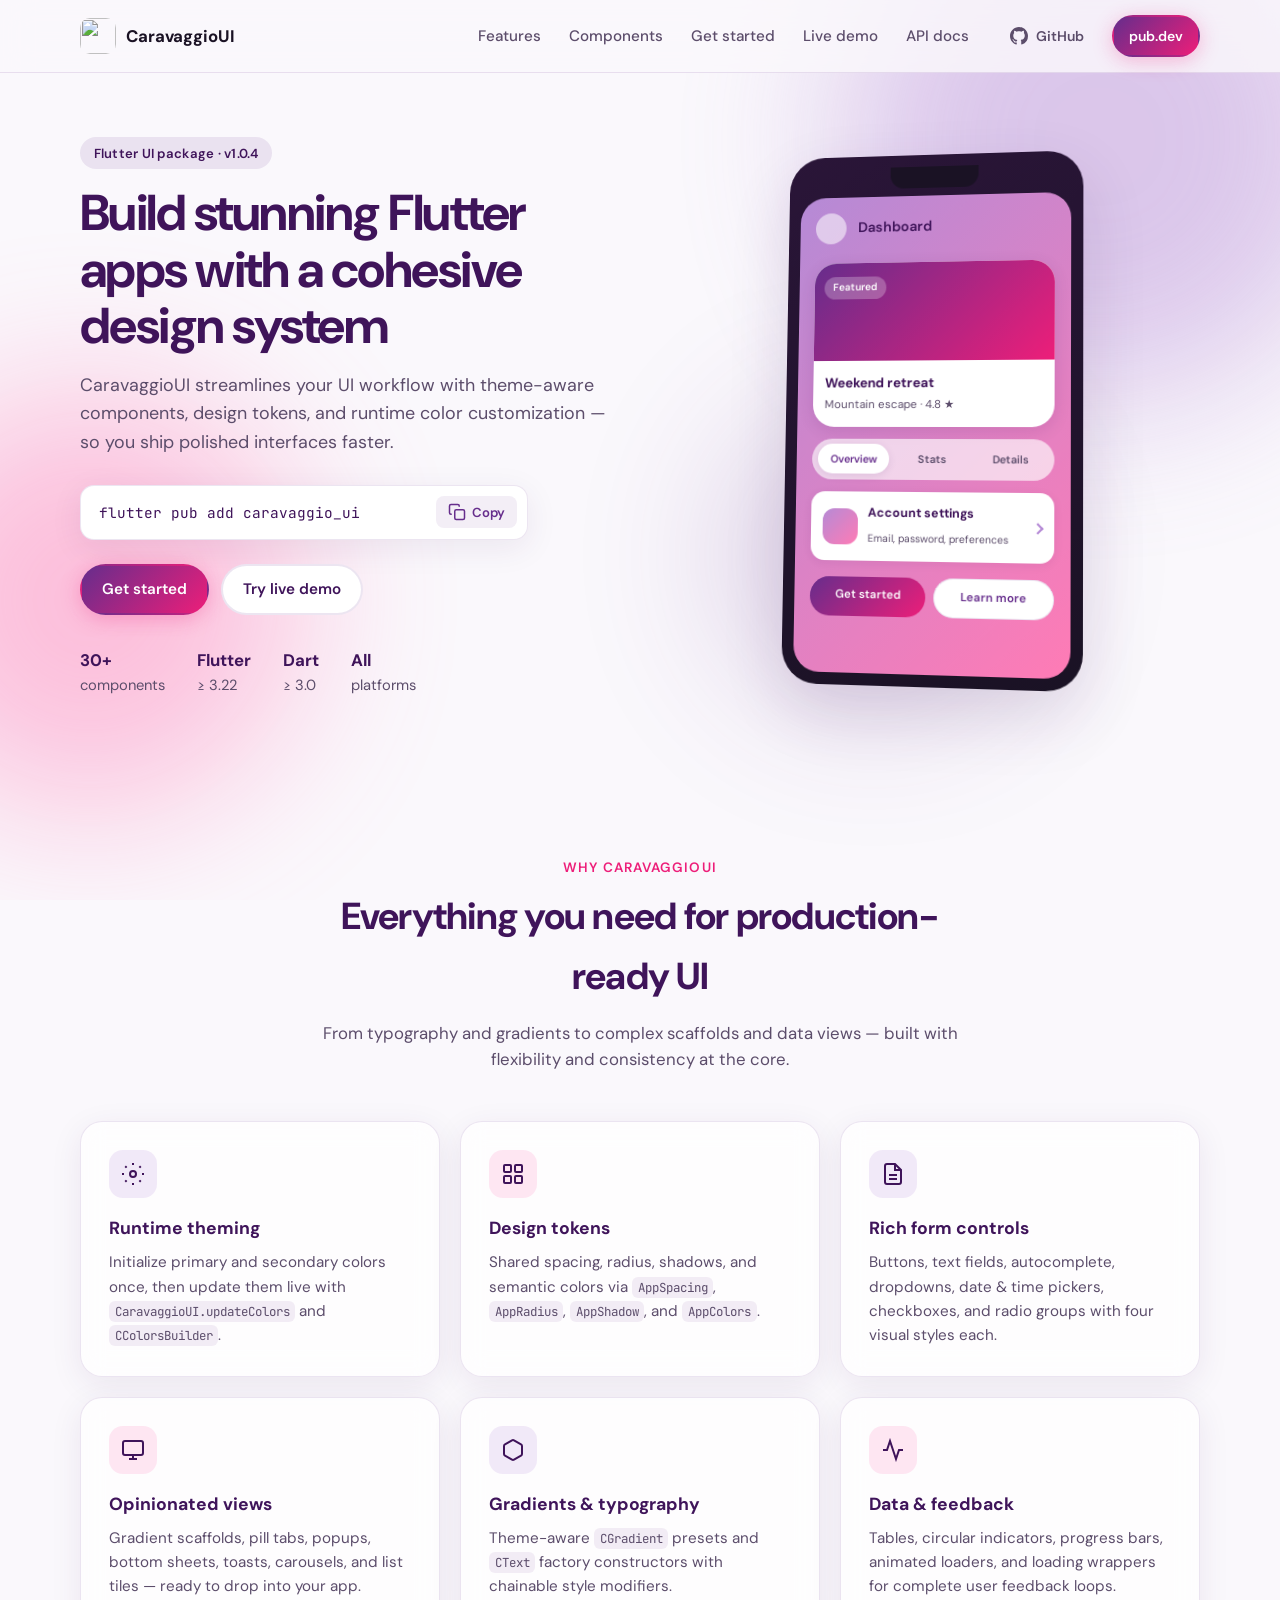
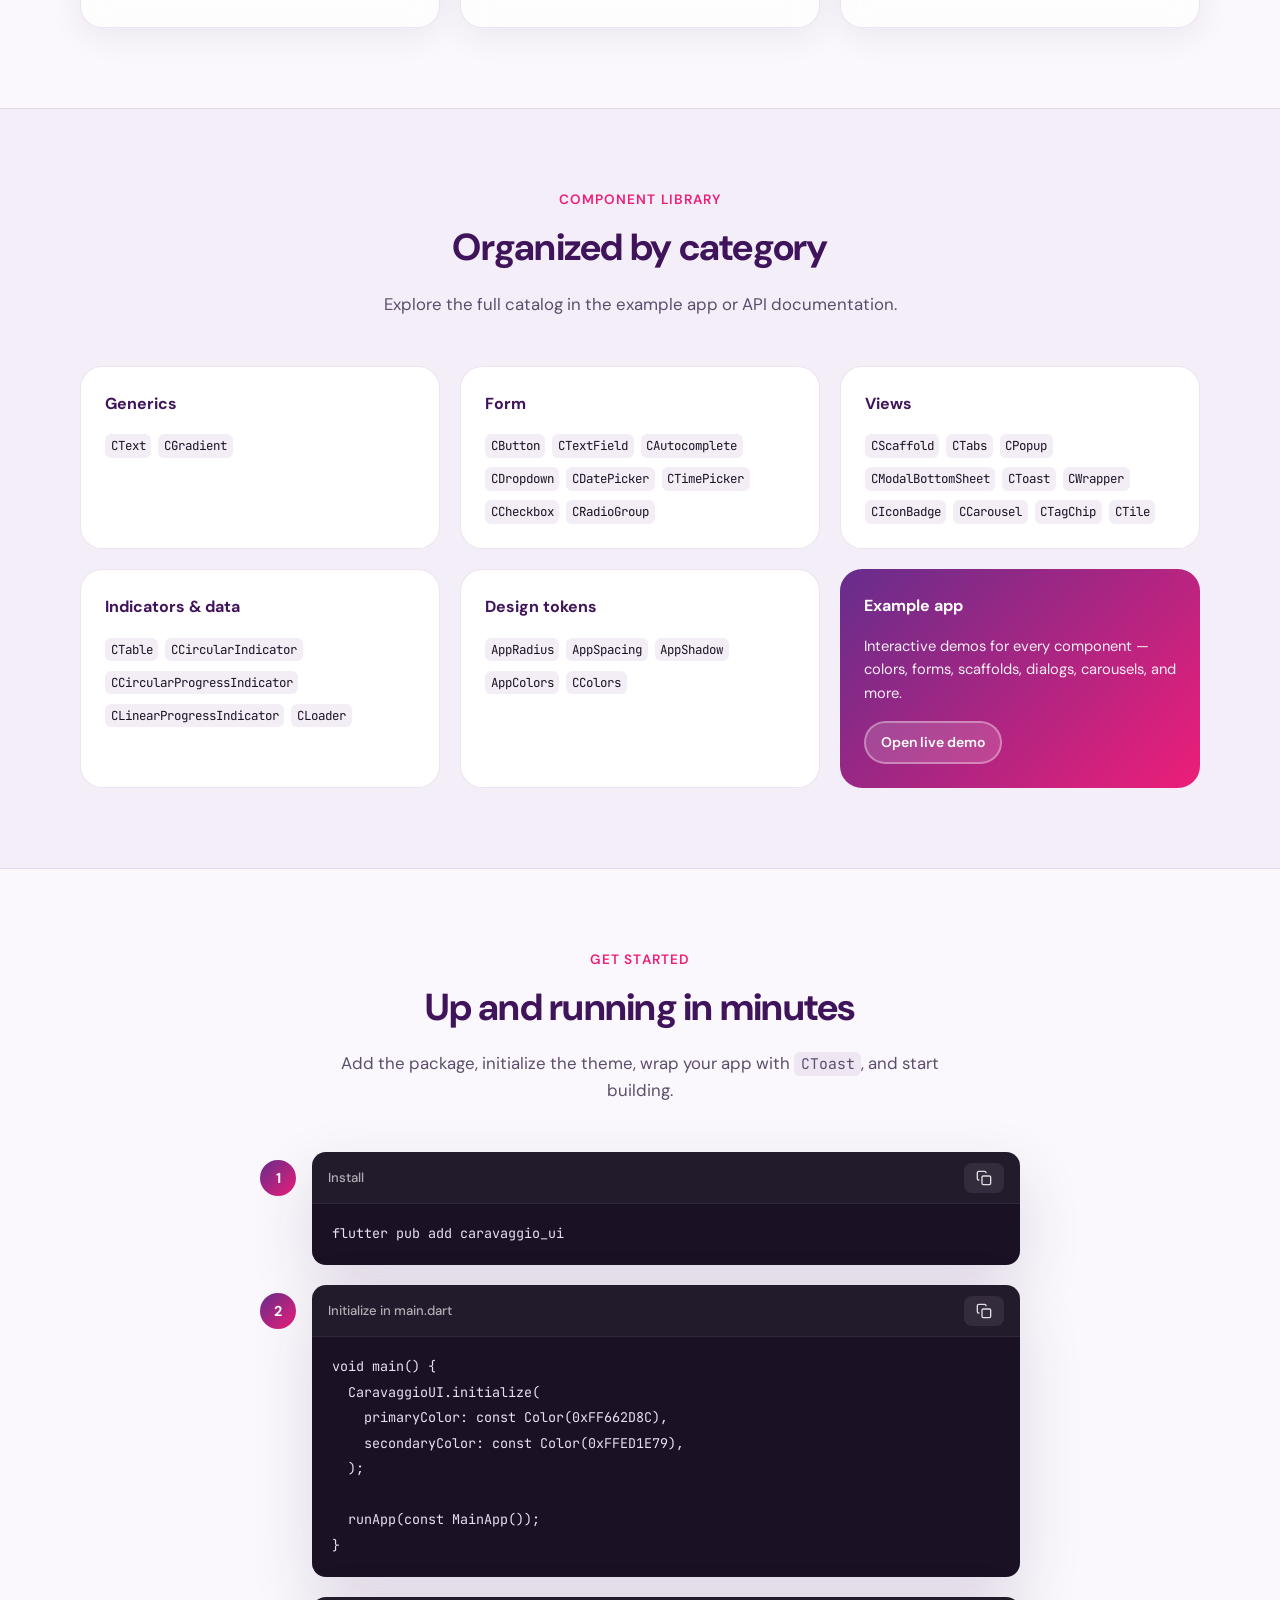
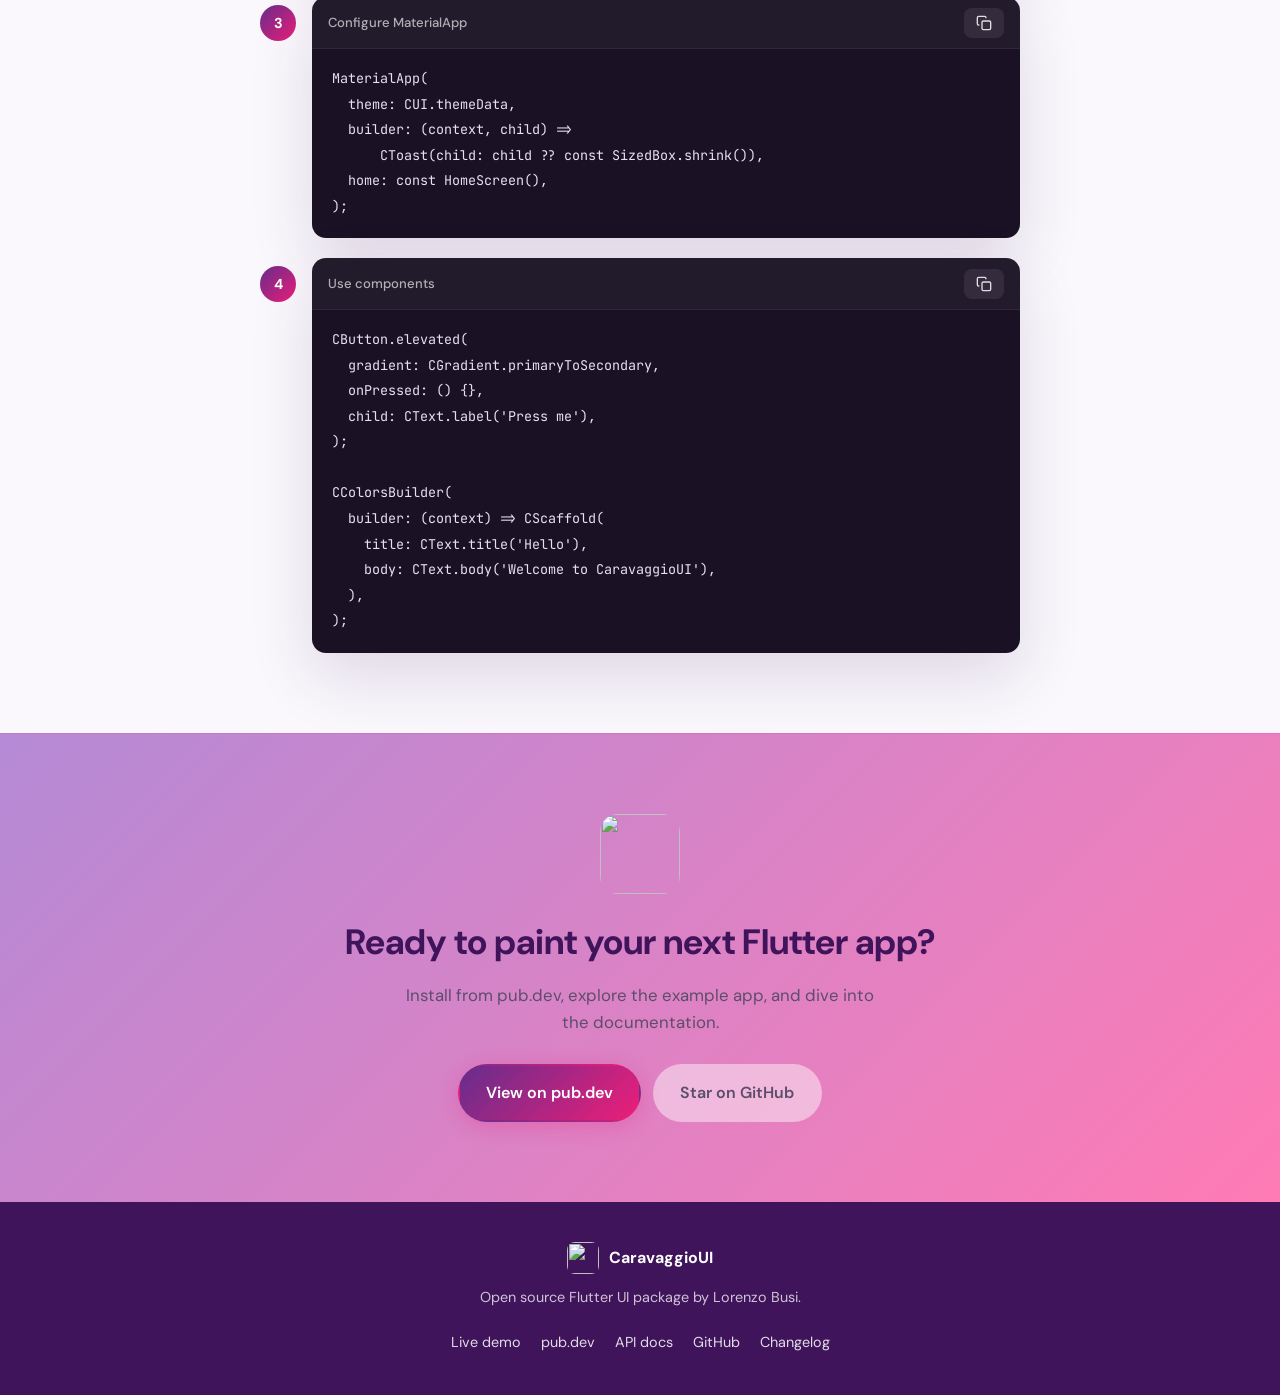
==== commit d3b8f93c: "Enhance website demo and CI deployment - Updated .gitignore to include generated demo files. - Modif" ====
--- a/website/index.html
+++ b/website/index.html
@@ -35,6 +35,7 @@
         <li><a href="#features">Features</a></li>
         <li><a href="#components">Components</a></li>
         <li><a href="#getting-started">Get started</a></li>
+        <li><a href="/demo/">Live demo</a></li>
         <li><a href="https://pub.dev/documentation/caravaggio_ui/latest/" target="_blank" rel="noopener">API docs</a></li>
       </ul>
       <div class="nav-actions">
@@ -66,7 +67,7 @@
         </div>
         <div class="hero-actions">
           <a class="btn btn-primary" href="#getting-started">Get started</a>
-          <a class="btn btn-outline" href="https://github.com/lorenzo9598/caravaggio_ui/tree/main/example" target="_blank" rel="noopener">View example app</a>
+          <a class="btn btn-outline" href="/demo/">Try live demo</a>
         </div>
         <ul class="hero-stats">
           <li><strong>30+</strong> components</li>
@@ -238,7 +239,7 @@
           <div class="component-group component-highlight reveal">
             <h3>Example app</h3>
             <p>Interactive demos for every component — colors, forms, scaffolds, dialogs, carousels, and more.</p>
-            <a class="btn btn-outline btn-sm" href="https://github.com/lorenzo9598/caravaggio_ui/tree/main/example" target="_blank" rel="noopener">Browse demos</a>
+            <a class="btn btn-outline btn-sm" href="/demo/">Open live demo</a>
           </div>
         </div>
       </div>
@@ -350,6 +351,7 @@
       </div>
       <p class="footer-copy">Open source Flutter UI package by Lorenzo Busi.</p>
       <ul class="footer-links">
+        <li><a href="/demo/">Live demo</a></li>
         <li><a href="https://pub.dev/packages/caravaggio_ui" target="_blank" rel="noopener">pub.dev</a></li>
         <li><a href="https://pub.dev/documentation/caravaggio_ui/latest/" target="_blank" rel="noopener">API docs</a></li>
         <li><a href="https://github.com/lorenzo9598/caravaggio_ui" target="_blank" rel="noopener">GitHub</a></li>
--- a/website/css/styles.css
+++ b/website/css/styles.css
@@ -991,3 +991,158 @@
     margin-top: 0;
   }
 }
+
+/* Live demo page */
+
+.demo-page {
+  min-height: 100vh;
+  display: flex;
+  flex-direction: column;
+  background: #1a1224;
+}
+
+.demo-header {
+  flex-shrink: 0;
+  background: rgba(250, 248, 252, 0.96);
+  border-bottom: 1px solid var(--border);
+  backdrop-filter: blur(16px);
+}
+
+.demo-header-inner {
+  width: min(1120px, calc(100% - 2rem));
+  margin-inline: auto;
+  padding: 0.85rem 0;
+  display: grid;
+  grid-template-columns: 1fr auto 1fr;
+  align-items: center;
+  gap: 1rem;
+}
+
+.demo-back {
+  display: inline-flex;
+  align-items: center;
+  gap: 0.4rem;
+  color: var(--text-muted);
+  font-weight: 600;
+  font-size: 0.9rem;
+  justify-self: start;
+}
+
+.demo-back:hover {
+  color: var(--primary);
+}
+
+.demo-title {
+  display: flex;
+  align-items: center;
+  gap: 0.55rem;
+  font-weight: 700;
+  color: var(--primary-dark);
+  justify-self: center;
+}
+
+.demo-title img {
+  border-radius: 8px;
+}
+
+.demo-subtitle {
+  margin: 0;
+  justify-self: end;
+  font-size: 0.82rem;
+  color: var(--text-muted);
+}
+
+.demo-stage {
+  position: relative;
+  flex: 1;
+  min-height: 0;
+}
+
+.demo-frame {
+  width: 100%;
+  height: calc(100vh - 57px);
+  height: calc(100dvh - 57px);
+  border: none;
+  background: #fff;
+  opacity: 0;
+  transition: opacity 0.35s ease;
+}
+
+.demo-frame.ready {
+  opacity: 1;
+}
+
+.demo-loader {
+  position: absolute;
+  inset: 0;
+  display: flex;
+  flex-direction: column;
+  align-items: center;
+  justify-content: center;
+  gap: 1rem;
+  background: linear-gradient(160deg, #2a1538 0%, #1a1224 100%);
+  color: rgba(255, 255, 255, 0.85);
+  transition: opacity 0.35s ease, visibility 0.35s ease;
+  z-index: 1;
+}
+
+.demo-loader.hidden {
+  opacity: 0;
+  visibility: hidden;
+  pointer-events: none;
+}
+
+.demo-loader p {
+  margin: 0;
+  font-size: 0.95rem;
+}
+
+.demo-loader-dots {
+  display: flex;
+  gap: 0.45rem;
+}
+
+.demo-loader-dots span {
+  width: 10px;
+  height: 10px;
+  border-radius: 50%;
+  background: var(--gradient);
+  animation: demo-bounce 1.2s ease-in-out infinite;
+}
+
+.demo-loader-dots span:nth-child(2) {
+  animation-delay: 0.15s;
+}
+
+.demo-loader-dots span:nth-child(3) {
+  animation-delay: 0.3s;
+}
+
+@keyframes demo-bounce {
+  0%, 80%, 100% {
+    transform: translateY(0);
+    opacity: 0.55;
+  }
+  40% {
+    transform: translateY(-8px);
+    opacity: 1;
+  }
+}
+
+@media (max-width: 720px) {
+  .demo-header-inner {
+    grid-template-columns: 1fr;
+    text-align: center;
+    gap: 0.35rem;
+  }
+
+  .demo-back,
+  .demo-title,
+  .demo-subtitle {
+    justify-self: center;
+  }
+
+  .demo-subtitle {
+    font-size: 0.75rem;
+  }
+}
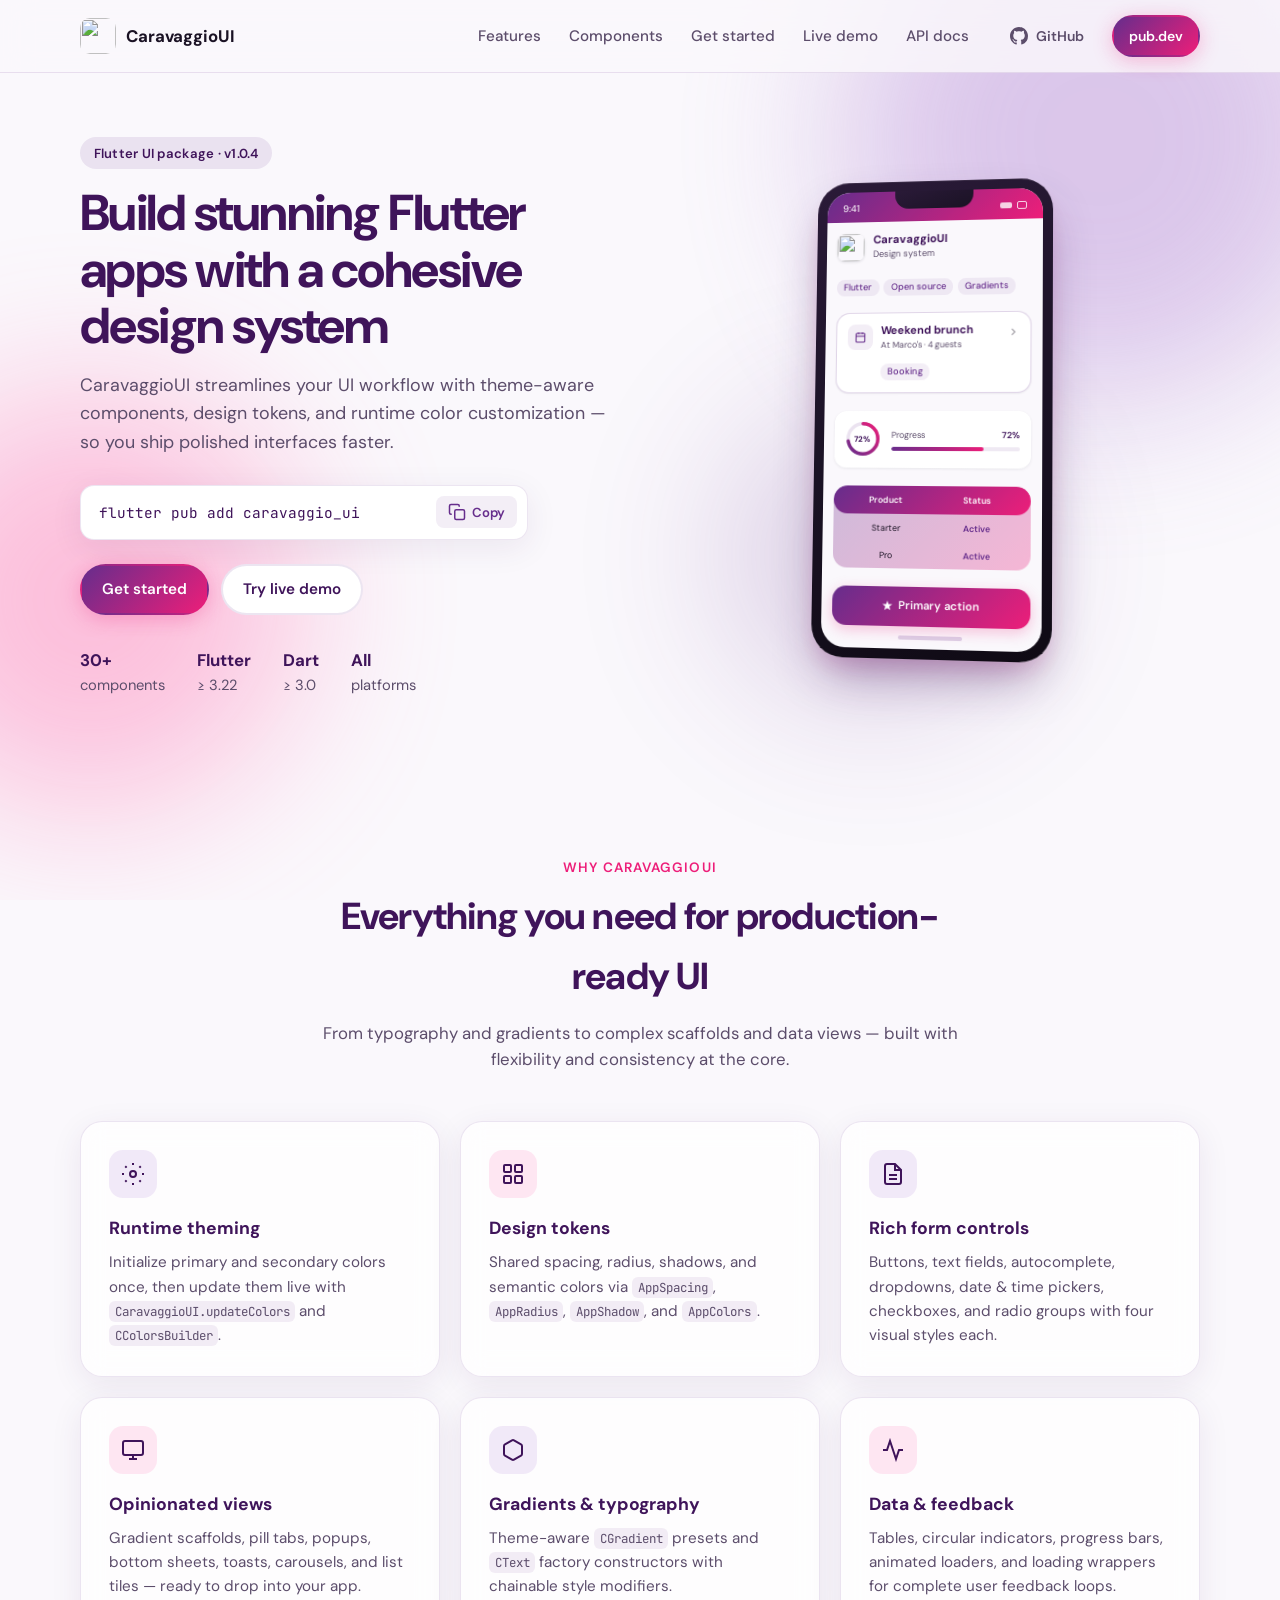
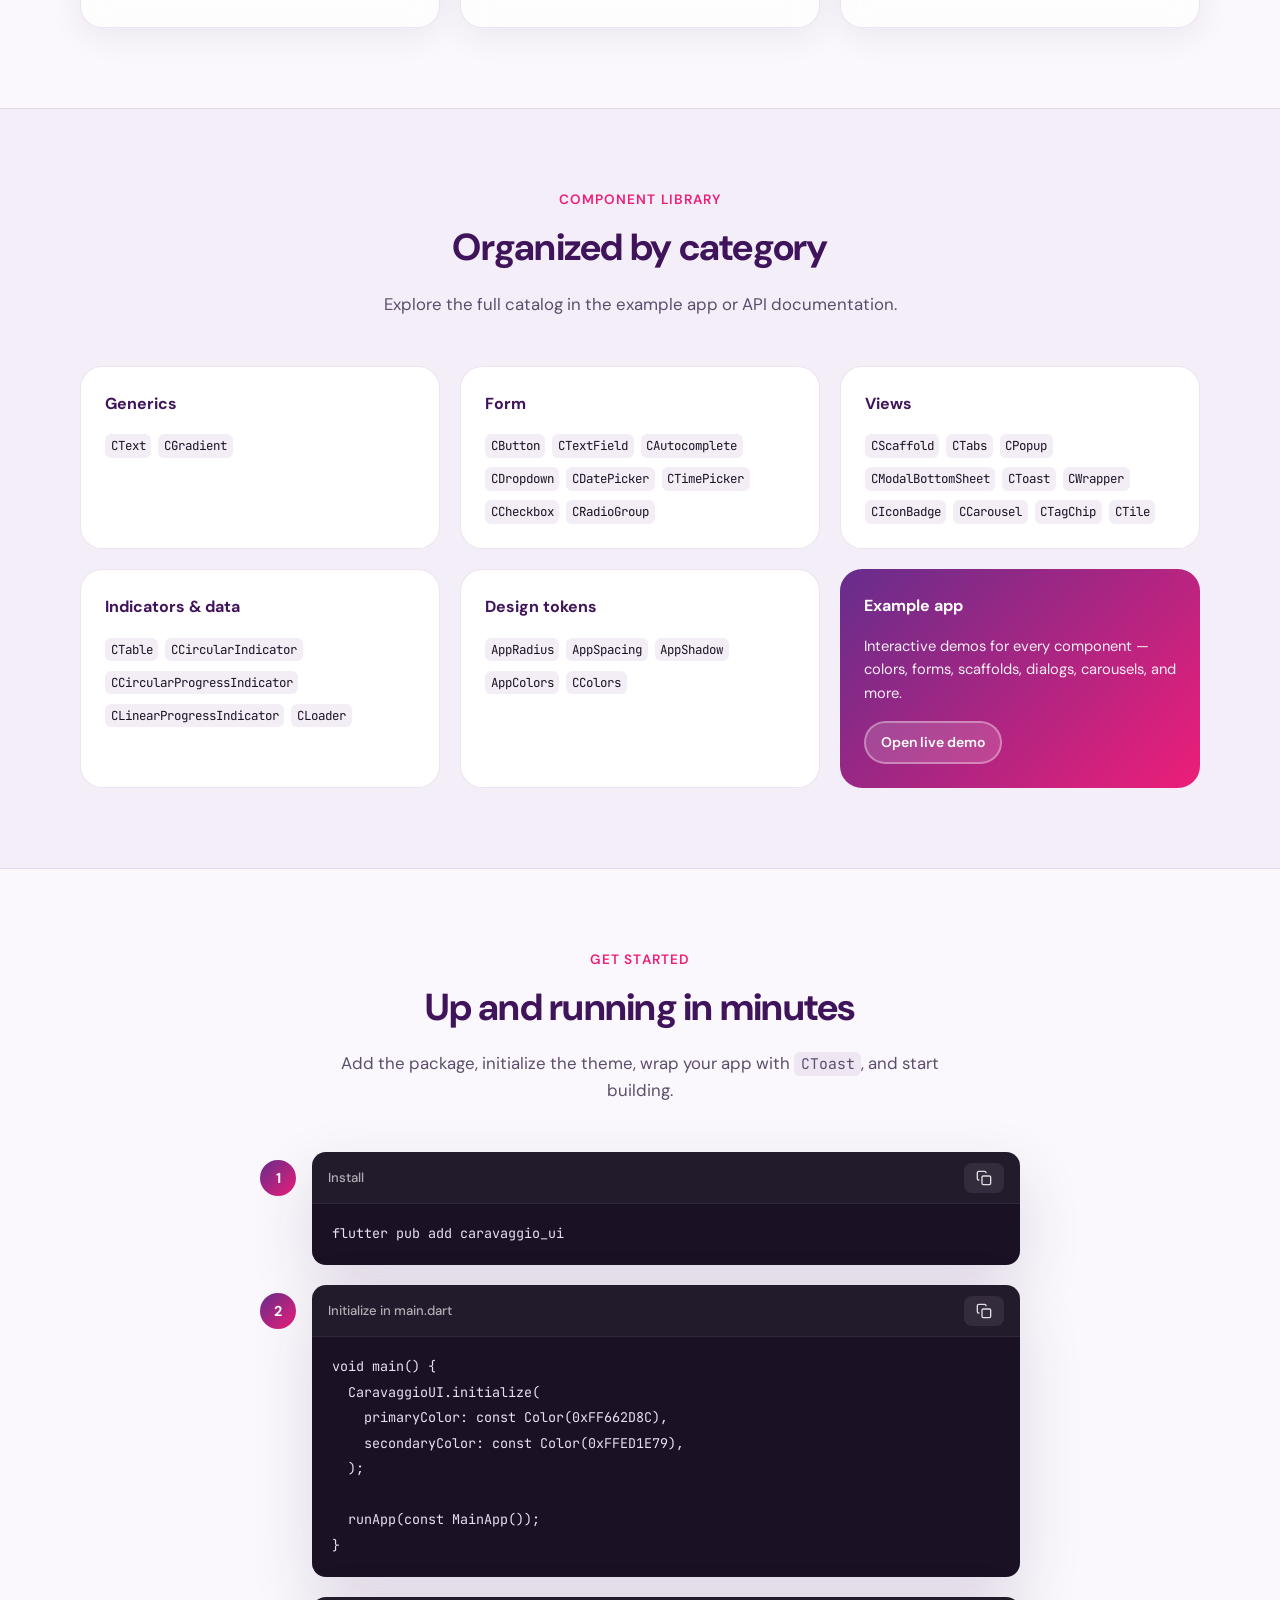
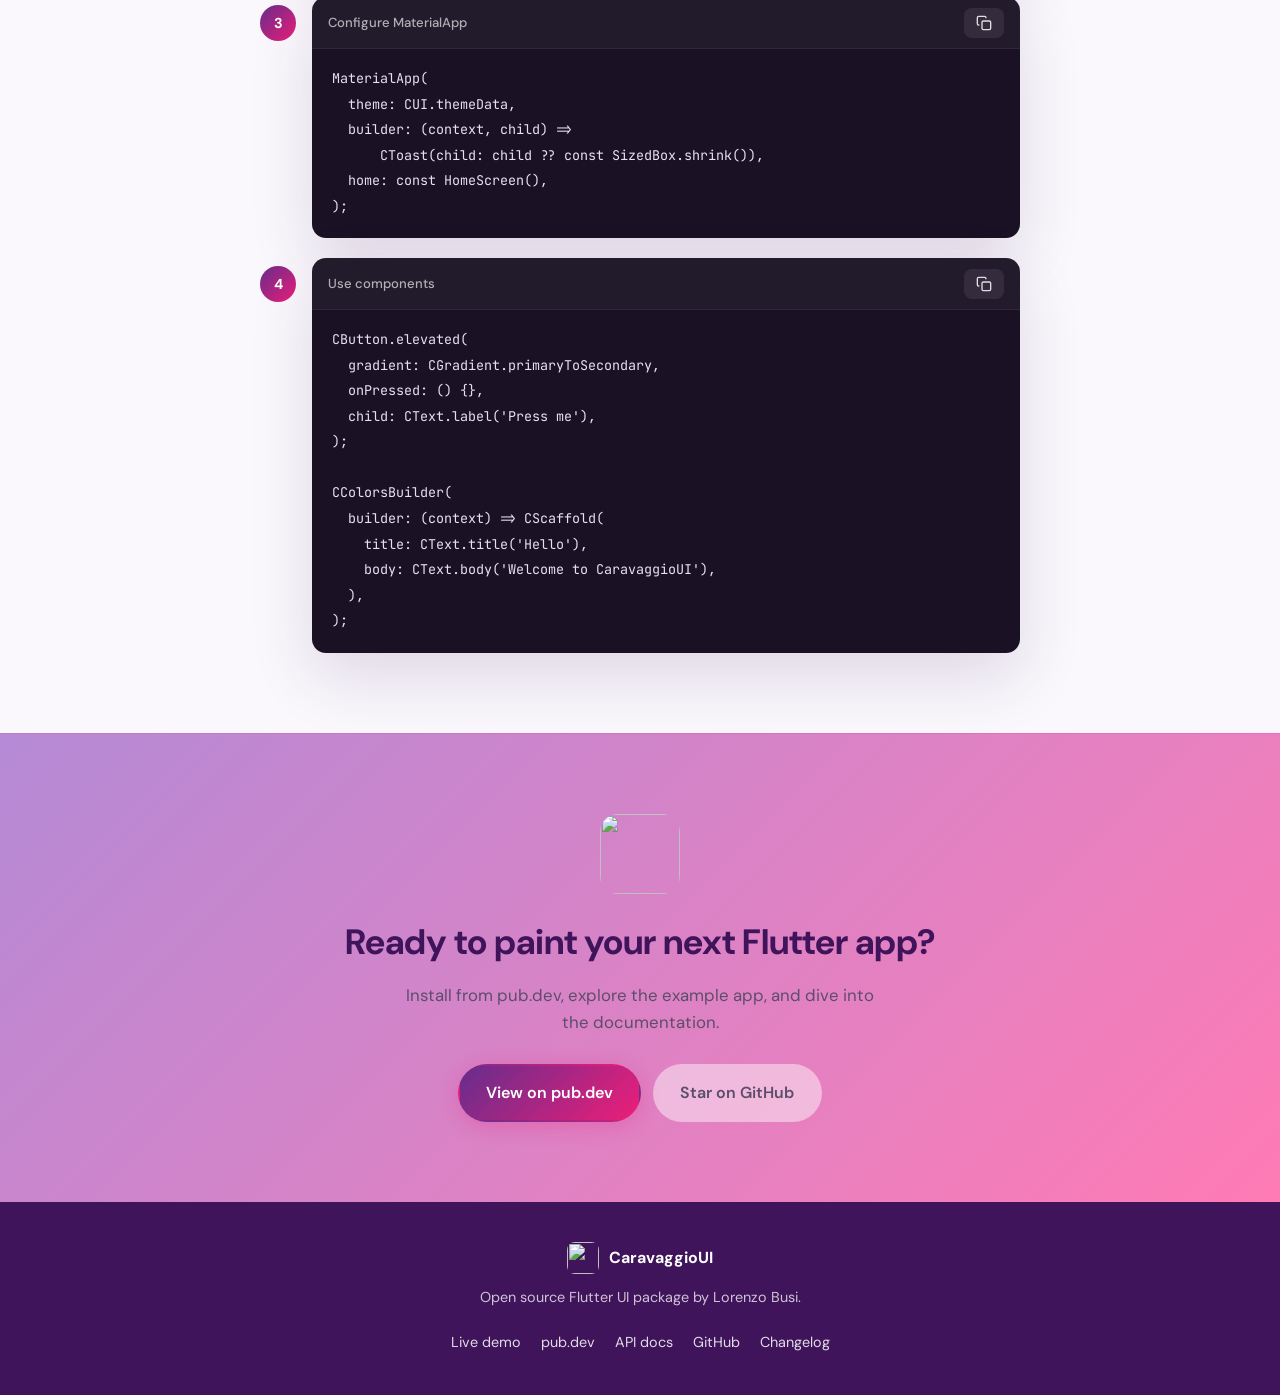
==== commit 88e63902: "Enhance website demo layout and styling" ====
--- a/website/index.html
+++ b/website/index.html
@@ -11,7 +11,7 @@
   <link rel="preconnect" href="https://fonts.gstatic.com" crossorigin>
   <link href="https://fonts.googleapis.com/css2?family=DM+Sans:ital,opsz,wght@0,9..40,400;0,9..40,500;0,9..40,600;0,9..40,700;1,9..40,400&family=JetBrains+Mono:wght@400;500&display=swap" rel="stylesheet">
   <link rel="icon" type="image/png" href="https://raw.githubusercontent.com/lorenzo9598/caravaggio_ui/refs/heads/main/assets-for-api-docs/logo.png">
-  <link rel="stylesheet" href="css/styles.css">
+  <link rel="stylesheet" href="css/styles.css?v=phone-demo-3">
 </head>
 <body>
   <div class="page-bg" aria-hidden="true">
@@ -79,42 +79,95 @@
 
       <div class="hero-preview reveal" aria-hidden="true">
         <div class="phone-frame">
-          <div class="phone-notch"></div>
           <div class="phone-screen">
-            <div class="preview-scaffold">
-              <div class="preview-appbar">
-                <div class="preview-back"></div>
-                <span>Dashboard</span>
-              </div>
-              <div class="preview-body">
-                <div class="preview-carousel">
-                  <div class="preview-carousel-header">
-                    <span class="preview-tag">Featured</span>
+            <div class="phone-notch"></div>
+            <div class="preview-status">
+              <span>9:41</span>
+              <span class="preview-status-spacer"></span>
+              <div class="preview-status-icons">
+                <span class="preview-signal"></span>
+                <span class="preview-battery"></span>
+              </div>
+            </div>
+            <div class="preview-body">
+              <div class="preview-brand">
+                <img
+                  src="https://raw.githubusercontent.com/lorenzo9598/caravaggio_ui/refs/heads/main/assets-for-api-docs/logo.png"
+                  alt=""
+                  width="28"
+                  height="28"
+                  class="preview-logo"
+                >
+                <div class="preview-brand-text">
+                  <strong>CaravaggioUI</strong>
+                  <span>Design system</span>
+                </div>
+              </div>
+
+              <div class="preview-chips">
+                <span class="preview-chip">Flutter</span>
+                <span class="preview-chip">Open source</span>
+                <span class="preview-chip">Gradients</span>
+              </div>
+
+              <div class="preview-tile">
+                <div class="preview-tile-icon">
+                  <svg width="12" height="12" viewBox="0 0 24 24" fill="none" stroke="currentColor" stroke-width="2.2" aria-hidden="true"><rect x="3" y="4" width="18" height="18" rx="2"/><path d="M16 2v4M8 2v4M3 10h18"/></svg>
+                </div>
+                <div class="preview-tile-text">
+                  <strong>Weekend brunch</strong>
+                  <span class="preview-tile-sub">At Marco's · 4 guests</span>
+                  <span class="preview-chip">Booking</span>
+                </div>
+                <svg class="preview-chevron" width="12" height="12" viewBox="0 0 24 24" fill="none" stroke="currentColor" stroke-width="2.2" aria-hidden="true"><path d="M9 18l6-6-6-6"/></svg>
+              </div>
+
+              <div class="preview-progress-card">
+                <div class="preview-ring">
+                  <svg width="36" height="36" viewBox="0 0 36 36" aria-hidden="true">
+                    <defs>
+                      <linearGradient id="phone-demo-ring" x1="0%" y1="0%" x2="100%" y2="100%">
+                        <stop offset="0%" stop-color="#662d8c"/>
+                        <stop offset="100%" stop-color="#ed1e79"/>
+                      </linearGradient>
+                    </defs>
+                    <circle cx="18" cy="18" r="15.25" fill="none" stroke="rgba(102,45,140,0.13)" stroke-width="3.5"/>
+                    <circle cx="18" cy="18" r="15.25" fill="none" stroke="url(#phone-demo-ring)" stroke-width="3.5" stroke-linecap="round" stroke-dasharray="69 96" transform="rotate(-90 18 18)"/>
+                  </svg>
+                  <span>72%</span>
+                </div>
+                <div class="preview-progress">
+                  <div class="preview-progress-label">
+                    <span>Progress</span>
+                    <strong>72%</strong>
                   </div>
-                  <div class="preview-carousel-content">
-                    <strong>Weekend retreat</strong>
-                    <span>Mountain escape · 4.8 ★</span>
+                  <div class="preview-progress-bar">
+                    <div class="preview-progress-fill"></div>
                   </div>
                 </div>
-                <div class="preview-tabs">
-                  <span class="active">Overview</span>
-                  <span>Stats</span>
-                  <span>Details</span>
-                </div>
-                <div class="preview-tile">
-                  <div class="preview-tile-icon"></div>
-                  <div class="preview-tile-text">
-                    <strong>Account settings</strong>
-                    <span>Email, password, preferences</span>
-                  </div>
-                  <div class="preview-chevron"></div>
-                </div>
-                <div class="preview-btn-row">
-                  <div class="preview-btn gradient">Get started</div>
-                  <div class="preview-btn outline">Learn more</div>
-                </div>
-              </div>
-            </div>
+              </div>
+
+              <div class="preview-table">
+                <div class="preview-table-head">
+                  <span>Product</span>
+                  <span>Status</span>
+                </div>
+                <div class="preview-table-row">
+                  <span>Starter</span>
+                  <span class="preview-table-status">Active</span>
+                </div>
+                <div class="preview-table-row">
+                  <span>Pro</span>
+                  <span class="preview-table-status">Active</span>
+                </div>
+              </div>
+
+              <div class="preview-cta">
+                <svg width="12" height="12" viewBox="0 0 24 24" fill="currentColor" aria-hidden="true"><path d="M12 2l2.4 7.2H22l-6 4.4 2.3 7.1L12 16.8 5.7 20.7 8 13.6 2 9.2h7.6z"/></svg>
+                Primary action
+              </div>
+            </div>
+            <div class="preview-home-indicator"></div>
           </div>
         </div>
       </div>
--- a/website/css/styles.css
+++ b/website/css/styles.css
@@ -399,11 +399,14 @@
 }
 
 .phone-frame {
-  width: min(300px, 100%);
-  padding: 12px;
-  border-radius: 36px;
-  background: linear-gradient(160deg, #2a1538, #1a1224);
-  box-shadow: var(--shadow-lg);
+  width: min(240px, 100%);
+  padding: 10px;
+  border-radius: 32px;
+  background: linear-gradient(160deg, #2a1a38 0%, #1a1224 55%, #0f0a14 100%);
+  box-shadow:
+    0 25px 50px -12px rgba(63, 20, 90, 0.45),
+    0 12px 24px -8px rgba(237, 30, 121, 0.18),
+    inset 0 1px 0 rgba(255, 255, 255, 0.08);
   transform: rotateY(-8deg) rotateX(4deg);
   animation: float 6s ease-in-out infinite;
 }
@@ -413,130 +416,141 @@
   50% { transform: rotateY(-8deg) rotateX(4deg) translateY(-10px); }
 }
 
+.phone-screen {
+  position: relative;
+  min-height: 460px;
+  border-radius: 24px;
+  overflow: hidden;
+  background: #faf8fc;
+  display: flex;
+  flex-direction: column;
+}
+
 .phone-notch {
-  width: 90px;
-  height: 22px;
-  margin: 0 auto 8px;
+  position: absolute;
+  top: 0;
+  left: 50%;
+  z-index: 3;
+  width: 80px;
+  height: 18px;
+  margin: 0;
   border-radius: 0 0 14px 14px;
-  background: #1a1224;
-}
-
-.phone-screen {
-  border-radius: 26px;
-  overflow: hidden;
-  background: var(--gradient-soft);
-}
-
-.preview-scaffold {
-  min-height: 480px;
+  background: linear-gradient(160deg, #2a1a38 0%, #1a1224 100%);
+  transform: translateX(-50%);
+}
+
+.preview-status {
+  display: flex;
+  align-items: center;
+  justify-content: space-between;
+  padding: 0.55rem 1rem 0.4rem;
+  background: linear-gradient(135deg, #662d8c 0%, #ed1e79 100%);
+  color: rgba(255, 255, 255, 0.9);
+  font-size: 0.62rem;
+  font-weight: 500;
+  flex-shrink: 0;
+}
+
+.preview-status-spacer {
+  width: 40px;
+  height: 12px;
+}
+
+.preview-status-icons {
+  display: flex;
+  align-items: center;
+  gap: 0.3rem;
+}
+
+.preview-signal {
+  display: block;
+  width: 12px;
+  height: 6px;
+  border-radius: 2px;
+  background: rgba(255, 255, 255, 0.8);
+}
+
+.preview-battery {
+  display: block;
+  width: 10px;
+  height: 8px;
+  border-radius: 2px;
+  border: 1px solid rgba(255, 255, 255, 0.8);
+}
+
+.preview-body {
+  flex: 1;
+  padding: 0.75rem 0.7rem 0.4rem;
   display: flex;
   flex-direction: column;
-}
-
-.preview-appbar {
-  display: flex;
-  align-items: center;
-  gap: 0.75rem;
-  padding: 1rem 1rem 0.5rem;
-  color: var(--primary-dark);
-  font-weight: 600;
-  font-size: 0.9rem;
-}
-
-.preview-back {
-  width: 32px;
-  height: 32px;
-  border-radius: 999px;
-  background: rgba(255, 255, 255, 0.55);
-}
-
-.preview-body {
-  padding: 0.75rem 1rem 1.25rem;
-  display: flex;
-  flex-direction: column;
-  gap: 0.75rem;
-}
-
-.preview-carousel {
-  border-radius: var(--radius-lg);
-  overflow: hidden;
+  justify-content: space-between;
+  gap: 0.7rem;
+}
+
+.preview-brand {
+  display: flex;
+  align-items: center;
+  gap: 0.55rem;
+}
+
+.preview-logo {
+  width: 28px;
+  height: 28px;
+  border-radius: 8px;
+  box-shadow: 0 1px 3px rgba(16, 24, 40, 0.12);
+  flex-shrink: 0;
+}
+
+.preview-brand-text strong {
+  display: block;
+  font-size: 0.72rem;
+  line-height: 1.2;
+  color: #3f145a;
+}
+
+.preview-brand-text span {
+  display: block;
+  font-size: 0.58rem;
+  color: #5c4d6b;
+}
+
+.preview-chips {
+  display: flex;
+  flex-wrap: wrap;
+  gap: 0.3rem;
+}
+
+.preview-chip {
+  display: inline-block;
+  padding: 0.15rem 0.45rem;
+  border-radius: 8px;
+  background: rgba(102, 45, 140, 0.08);
+  color: #662d8c;
+  font-size: 0.58rem;
+  font-weight: 500;
+  line-height: 1.3;
+}
+
+.preview-tile {
+  display: flex;
+  align-items: flex-start;
+  gap: 0.5rem;
+  padding: 0.65rem;
   background: #fff;
-  box-shadow: 0 4px 16px rgba(63, 20, 90, 0.12);
-}
-
-.preview-carousel-header {
-  height: 100px;
-  background: var(--gradient);
-  position: relative;
-  padding: 0.65rem;
-}
-
-.preview-tag {
-  display: inline-block;
-  padding: 0.2rem 0.55rem;
-  border-radius: 999px;
-  background: rgba(255, 255, 255, 0.25);
-  color: #fff;
-  font-size: 0.65rem;
-  font-weight: 600;
-}
-
-.preview-carousel-content {
-  padding: 0.75rem;
-  display: flex;
-  flex-direction: column;
-  gap: 0.15rem;
-}
-
-.preview-carousel-content strong {
-  font-size: 0.85rem;
-  color: var(--primary-dark);
-}
-
-.preview-carousel-content span {
-  font-size: 0.72rem;
-  color: var(--text-muted);
-}
-
-.preview-tabs {
-  display: flex;
-  gap: 0.35rem;
-  padding: 0.35rem;
-  background: rgba(255, 255, 255, 0.65);
-  border-radius: 999px;
-}
-
-.preview-tabs span {
-  flex: 1;
-  text-align: center;
-  padding: 0.4rem 0.25rem;
-  border-radius: 999px;
-  font-size: 0.68rem;
-  font-weight: 600;
-  color: var(--text-muted);
-}
-
-.preview-tabs span.active {
-  background: #fff;
-  color: var(--primary);
-  box-shadow: 0 2px 8px rgba(63, 20, 90, 0.1);
-}
-
-.preview-tile {
-  display: flex;
-  align-items: center;
-  gap: 0.65rem;
-  padding: 0.75rem;
-  background: #fff;
-  border-radius: var(--radius-md);
-  box-shadow: 0 2px 10px rgba(63, 20, 90, 0.08);
+  border: 1px solid rgba(102, 45, 140, 0.2);
+  border-radius: 14px;
+  box-shadow: 0 1px 2px rgba(16, 24, 40, 0.06);
 }
 
 .preview-tile-icon {
-  width: 36px;
-  height: 36px;
-  border-radius: 12px;
-  background: var(--gradient-soft);
+  display: flex;
+  align-items: center;
+  justify-content: center;
+  width: 26px;
+  height: 26px;
+  border-radius: 8px;
+  background: rgba(102, 45, 140, 0.08);
+  color: #662d8c;
   flex-shrink: 0;
 }
 
@@ -547,48 +561,152 @@
 
 .preview-tile-text strong {
   display: block;
-  font-size: 0.78rem;
-  color: var(--primary-dark);
-}
-
-.preview-tile-text span {
-  font-size: 0.65rem;
-  color: var(--text-muted);
+  font-size: 0.7rem;
+  line-height: 1.2;
+  color: #3f145a;
+}
+
+.preview-tile-sub {
+  display: block;
+  margin-top: 0.15rem;
+  margin-bottom: 0.35rem;
+  font-size: 0.55rem;
+  line-height: 1.35;
+  color: #5c4d6b;
 }
 
 .preview-chevron {
-  width: 8px;
-  height: 8px;
-  border-right: 2px solid var(--primary-light);
-  border-bottom: 2px solid var(--primary-light);
-  transform: rotate(-45deg);
+  margin-top: 0.2rem;
   flex-shrink: 0;
-}
-
-.preview-btn-row {
-  display: flex;
-  gap: 0.5rem;
-  margin-top: 0.25rem;
-}
-
-.preview-btn {
+  color: #1a1224;
+  opacity: 0.4;
+}
+
+.preview-progress-card {
+  display: flex;
+  align-items: center;
+  gap: 0.7rem;
+  padding: 0.65rem;
+  background: #fff;
+  border-radius: 12px;
+  box-shadow: 0 1px 3px rgba(16, 24, 40, 0.08);
+}
+
+.preview-ring {
+  position: relative;
+  width: 36px;
+  height: 36px;
+  flex-shrink: 0;
+}
+
+.preview-ring svg {
+  display: block;
+  width: 36px;
+  height: 36px;
+}
+
+.preview-ring span {
+  position: absolute;
+  inset: 0;
+  display: flex;
+  align-items: center;
+  justify-content: center;
+  font-size: 0.5rem;
+  font-weight: 700;
+  color: #3f145a;
+}
+
+.preview-progress {
   flex: 1;
+  min-width: 0;
+}
+
+.preview-progress-label {
+  display: flex;
+  align-items: center;
+  justify-content: space-between;
+  margin-bottom: 0.3rem;
+  font-size: 0.55rem;
+}
+
+.preview-progress-label span {
+  color: #5c4d6b;
+}
+
+.preview-progress-label strong {
+  color: #3f145a;
+  font-weight: 600;
+}
+
+.preview-progress-bar {
+  height: 4px;
+  overflow: hidden;
+  border-radius: 999px;
+  background: rgba(102, 45, 140, 0.1);
+}
+
+.preview-progress-fill {
+  width: 72%;
+  height: 100%;
+  border-radius: 999px;
+  background: linear-gradient(135deg, #662d8c 0%, #ed1e79 100%);
+}
+
+.preview-table {
+  overflow: hidden;
+  border-radius: 14px;
+  background: linear-gradient(135deg, rgba(102, 45, 140, 0.3) 0%, rgba(237, 30, 121, 0.3) 100%);
+}
+
+.preview-table-head {
+  display: grid;
+  grid-template-columns: 1fr 1fr;
+  gap: 2px;
+  padding: 0.45rem 0.5rem;
+  border-radius: 14px;
+  background: linear-gradient(135deg, #662d8c 0%, #ed1e79 100%);
+  color: #fff;
+  font-size: 0.55rem;
+  font-weight: 600;
   text-align: center;
-  padding: 0.55rem;
+}
+
+.preview-table-row {
+  display: grid;
+  grid-template-columns: 1fr 1fr;
+  gap: 2px;
+  padding: 0.4rem 0.5rem;
+  font-size: 0.55rem;
+  text-align: center;
+  color: #1a1224;
+}
+
+.preview-table-status {
+  font-weight: 600;
+  color: #662d8c;
+}
+
+.preview-cta {
+  display: flex;
+  align-items: center;
+  justify-content: center;
+  gap: 0.35rem;
+  padding: 0.65rem;
+  border-radius: 14px;
+  background: linear-gradient(135deg, #662d8c 0%, #ed1e79 100%);
+  color: #fff;
+  font-size: 0.7rem;
+  font-weight: 600;
+  box-shadow: 0 4px 14px rgba(237, 30, 121, 0.25);
+}
+
+.preview-home-indicator {
+  width: 64px;
+  height: 4px;
+  margin: 0.2rem auto 0.55rem;
   border-radius: 999px;
-  font-size: 0.72rem;
-  font-weight: 600;
-}
-
-.preview-btn.gradient {
-  background: var(--gradient);
-  color: #fff;
-}
-
-.preview-btn.outline {
-  background: #fff;
-  color: var(--primary);
-  border: 1.5px solid var(--border);
+  background: rgba(102, 45, 140, 0.2);
+  flex-shrink: 0;
 }
 
 /* Sections */
@@ -928,7 +1046,7 @@
   .phone-frame {
     transform: none;
     animation: none;
-    width: min(260px, 85%);
+    width: min(220px, 75%);
   }
 
   .features-grid,
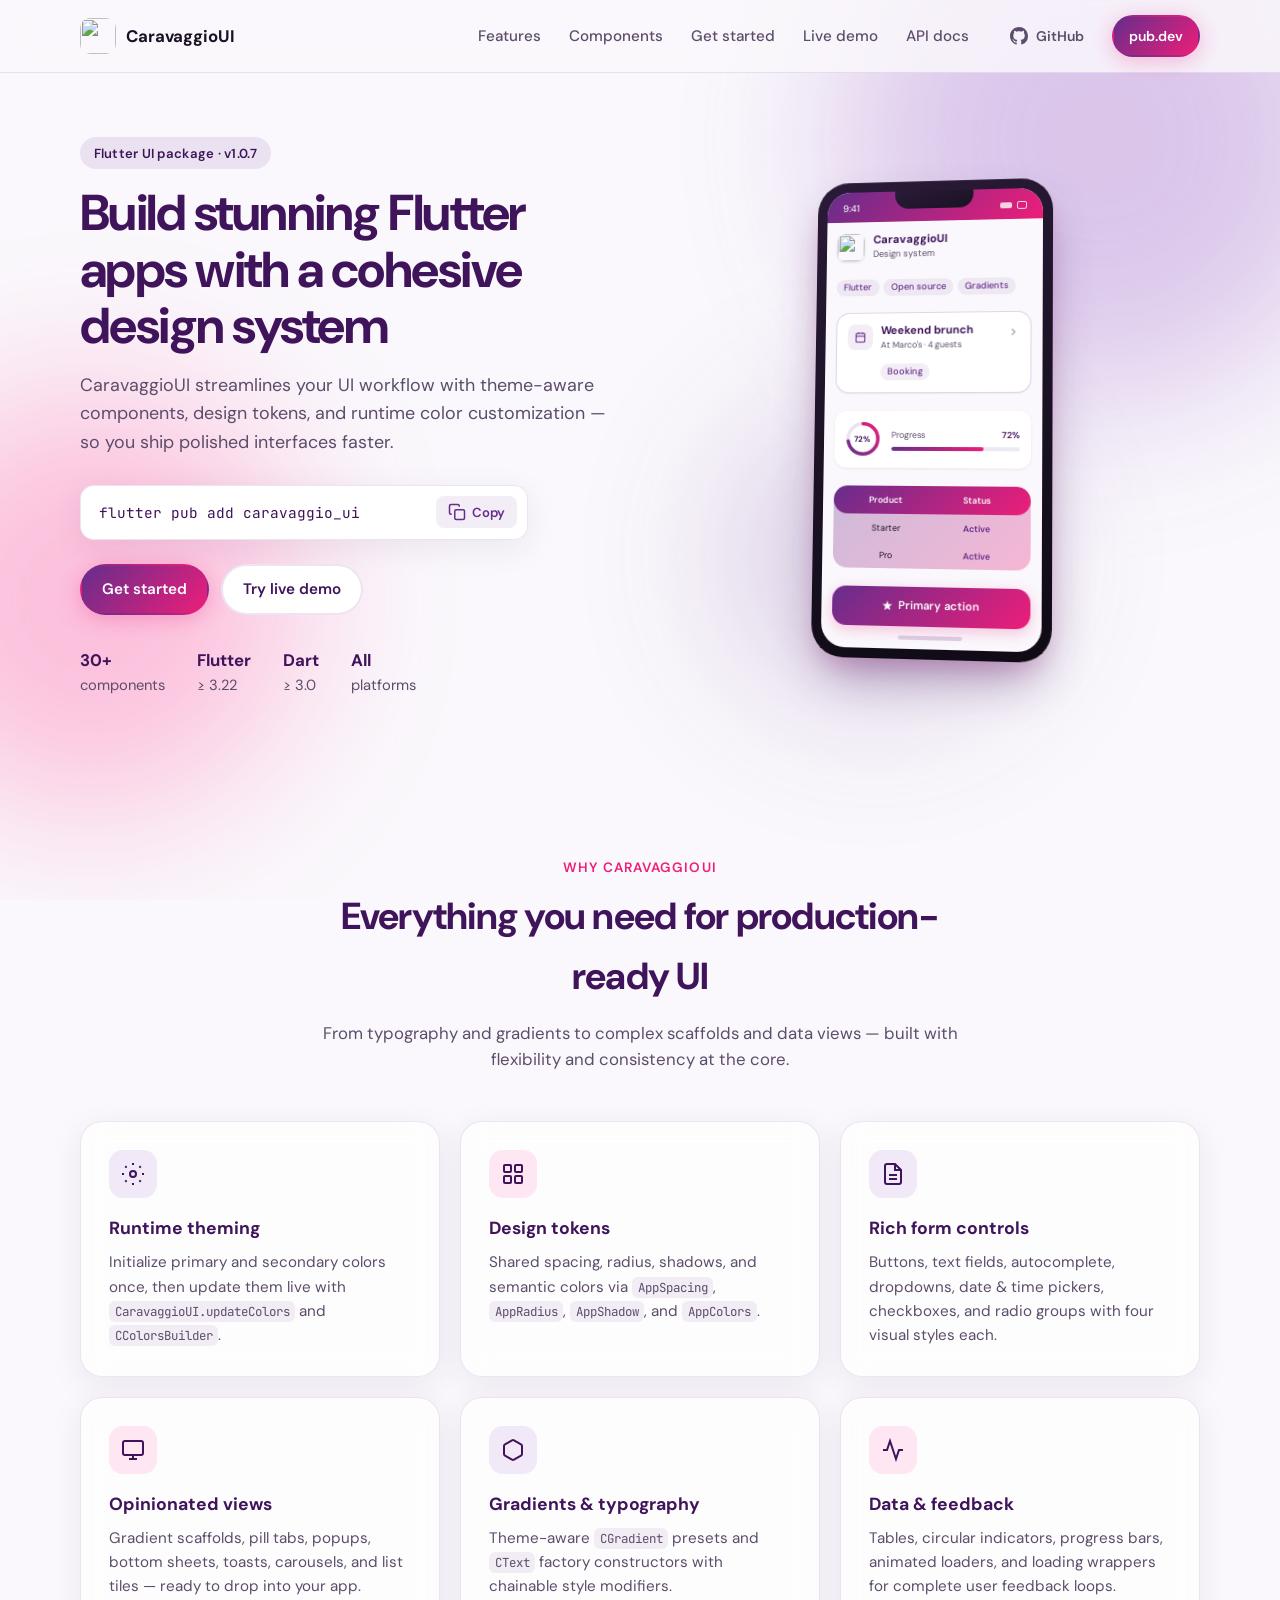
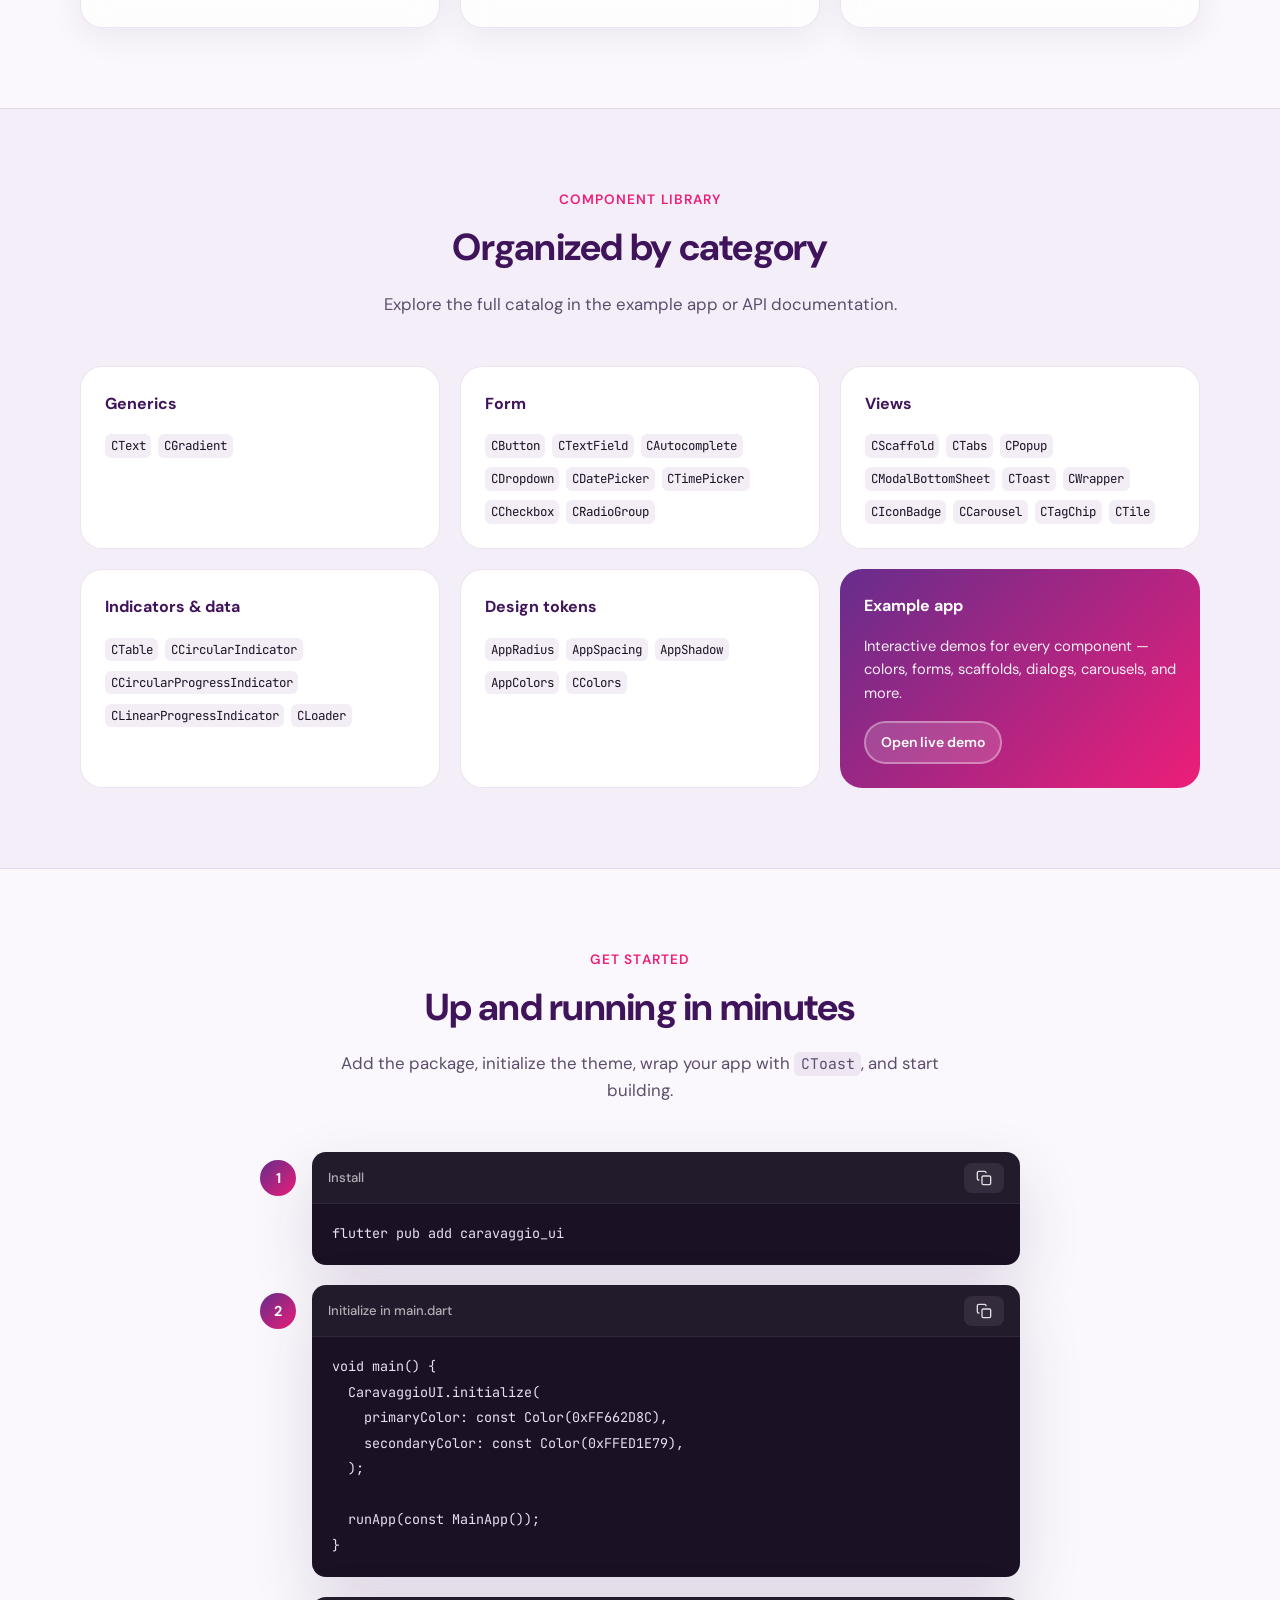
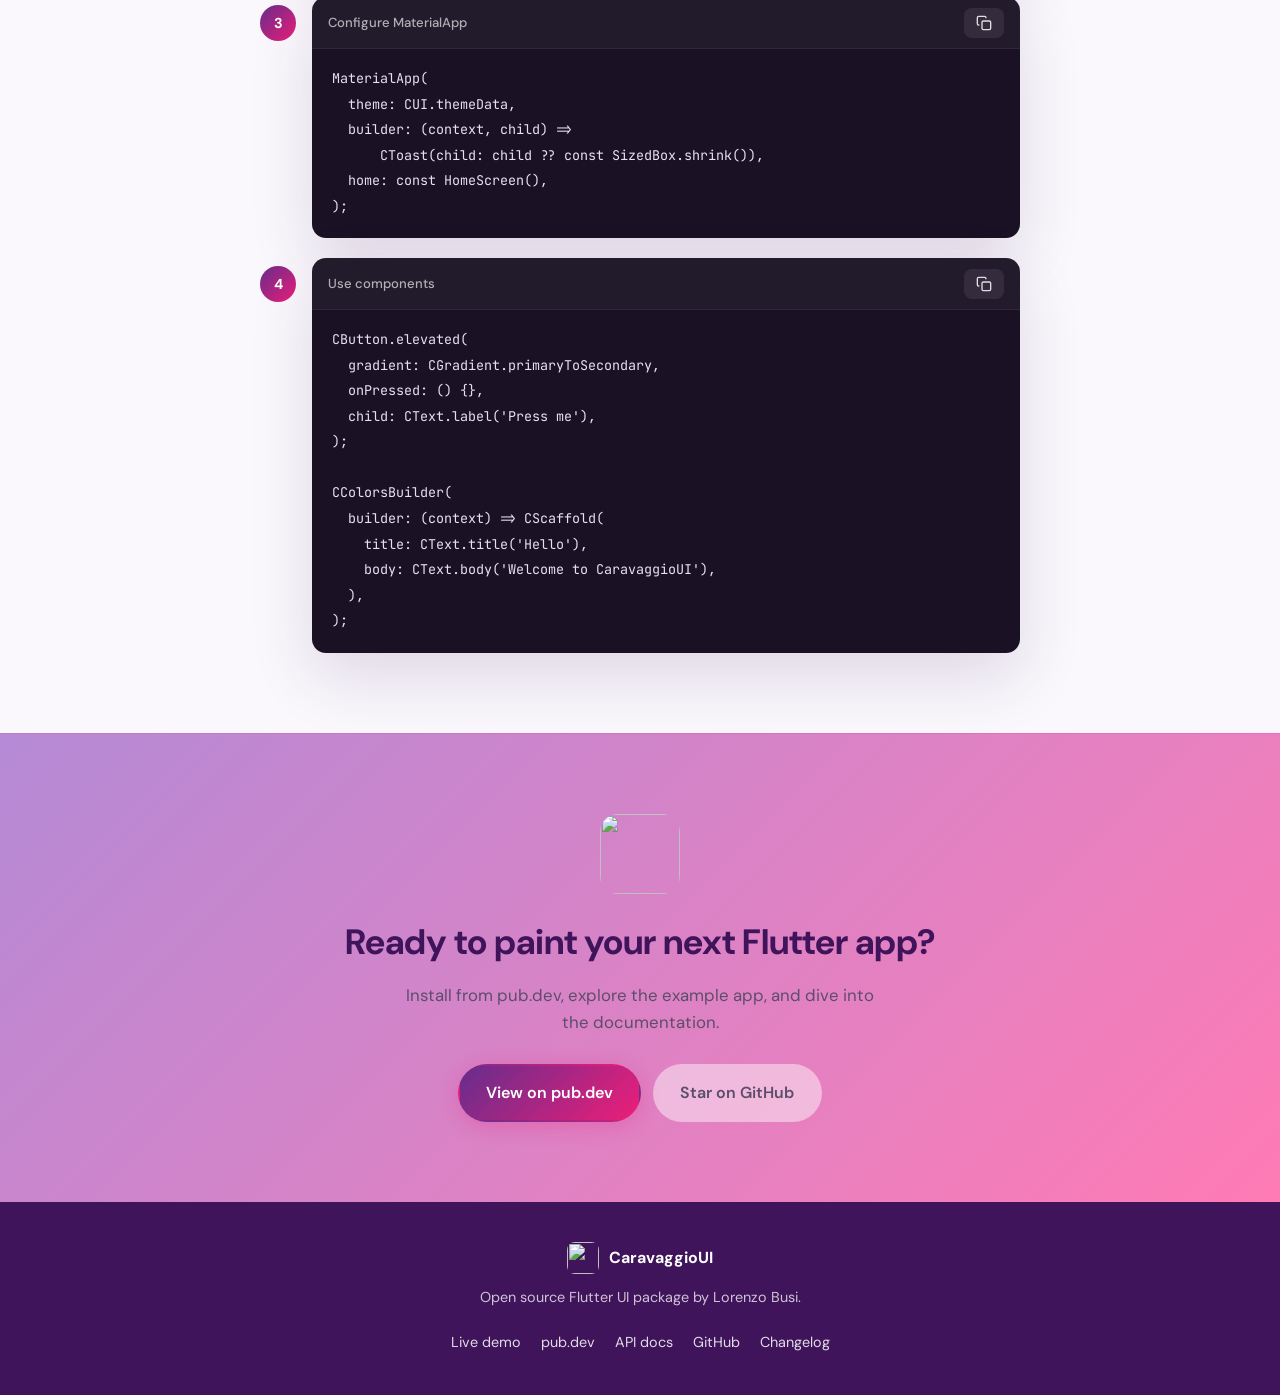
==== commit 0f40d973: "Update to version 1.0.7 with new FieldLabelType feature - Introduced FieldLabelType in CFieldDecorat" ====
--- a/website/index.html
+++ b/website/index.html
@@ -51,7 +51,7 @@
   <main>
     <section class="hero container">
       <div class="hero-content reveal">
-        <p class="hero-badge">Flutter UI package · v1.0.4</p>
+        <p class="hero-badge">Flutter UI package · v1.0.7</p>
         <h1>Build stunning Flutter apps with a cohesive design system</h1>
         <p class="hero-lead">
           CaravaggioUI streamlines your UI workflow with theme-aware components,
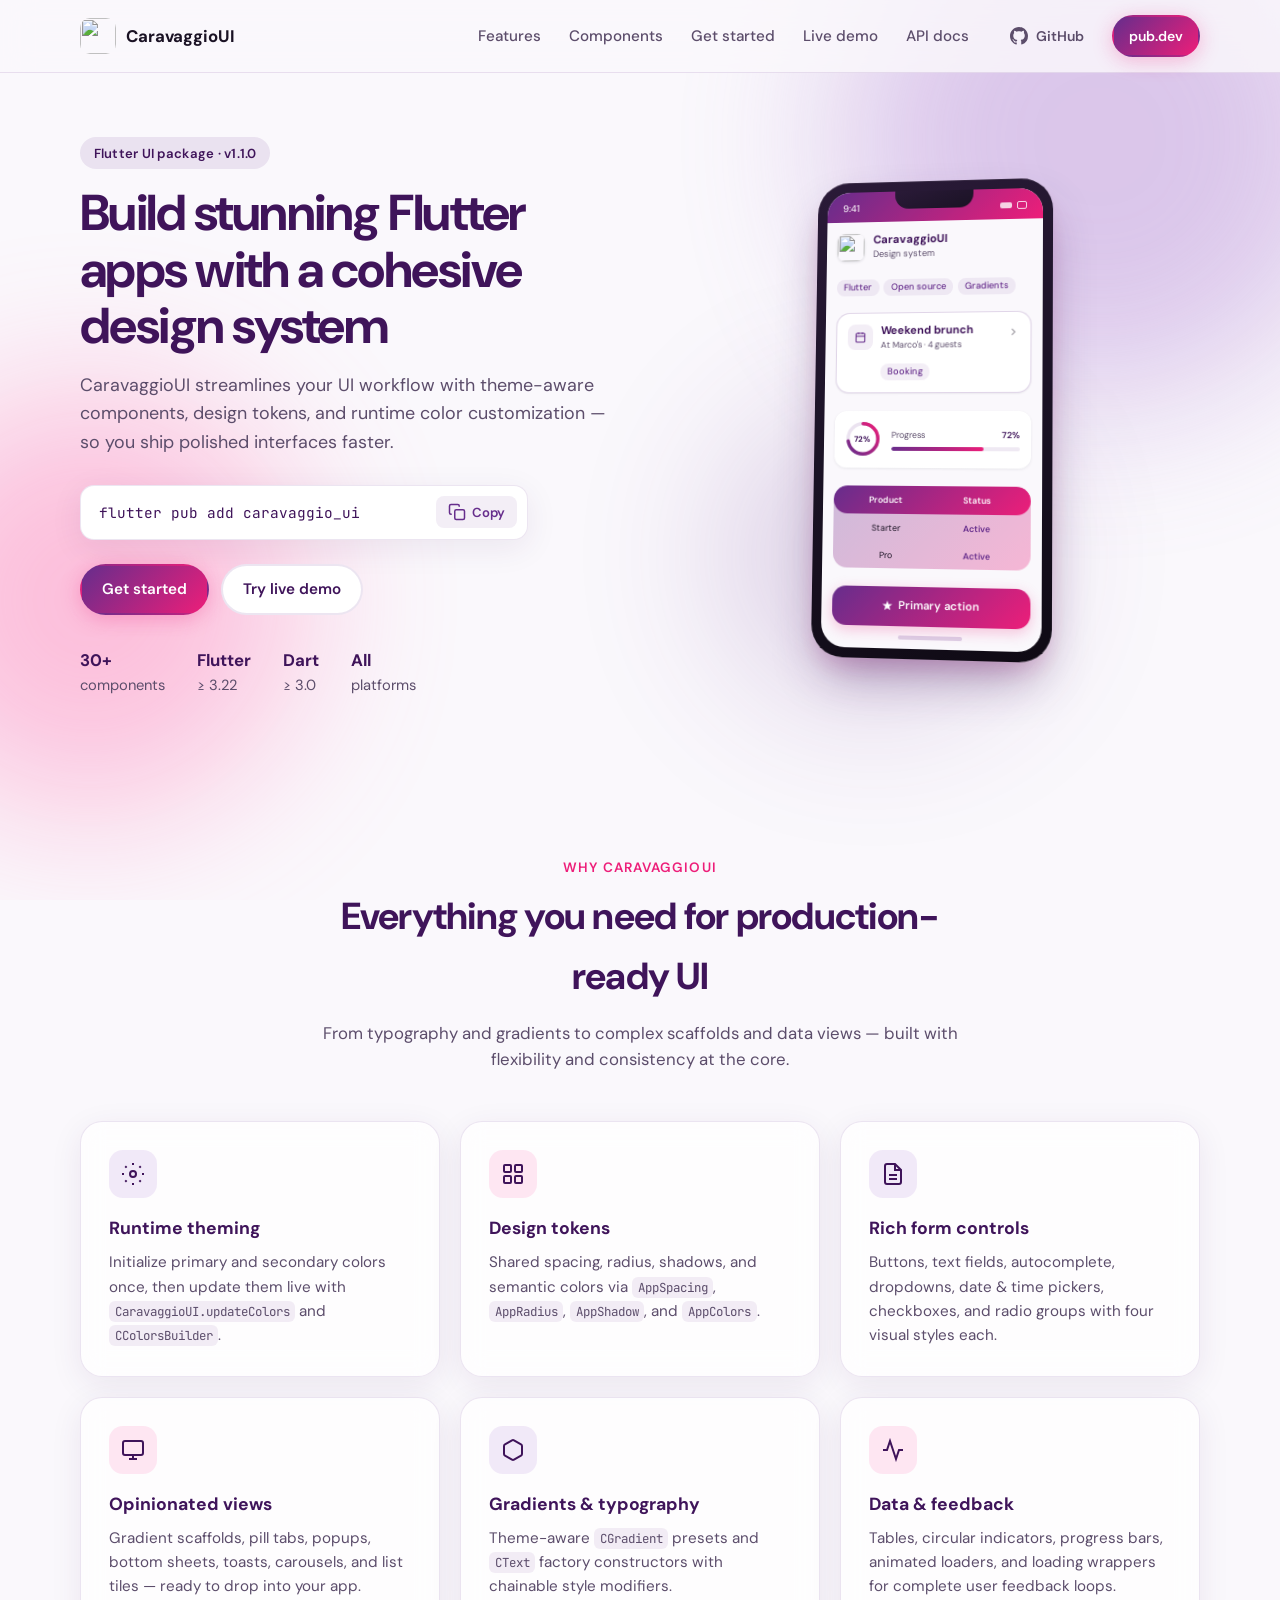
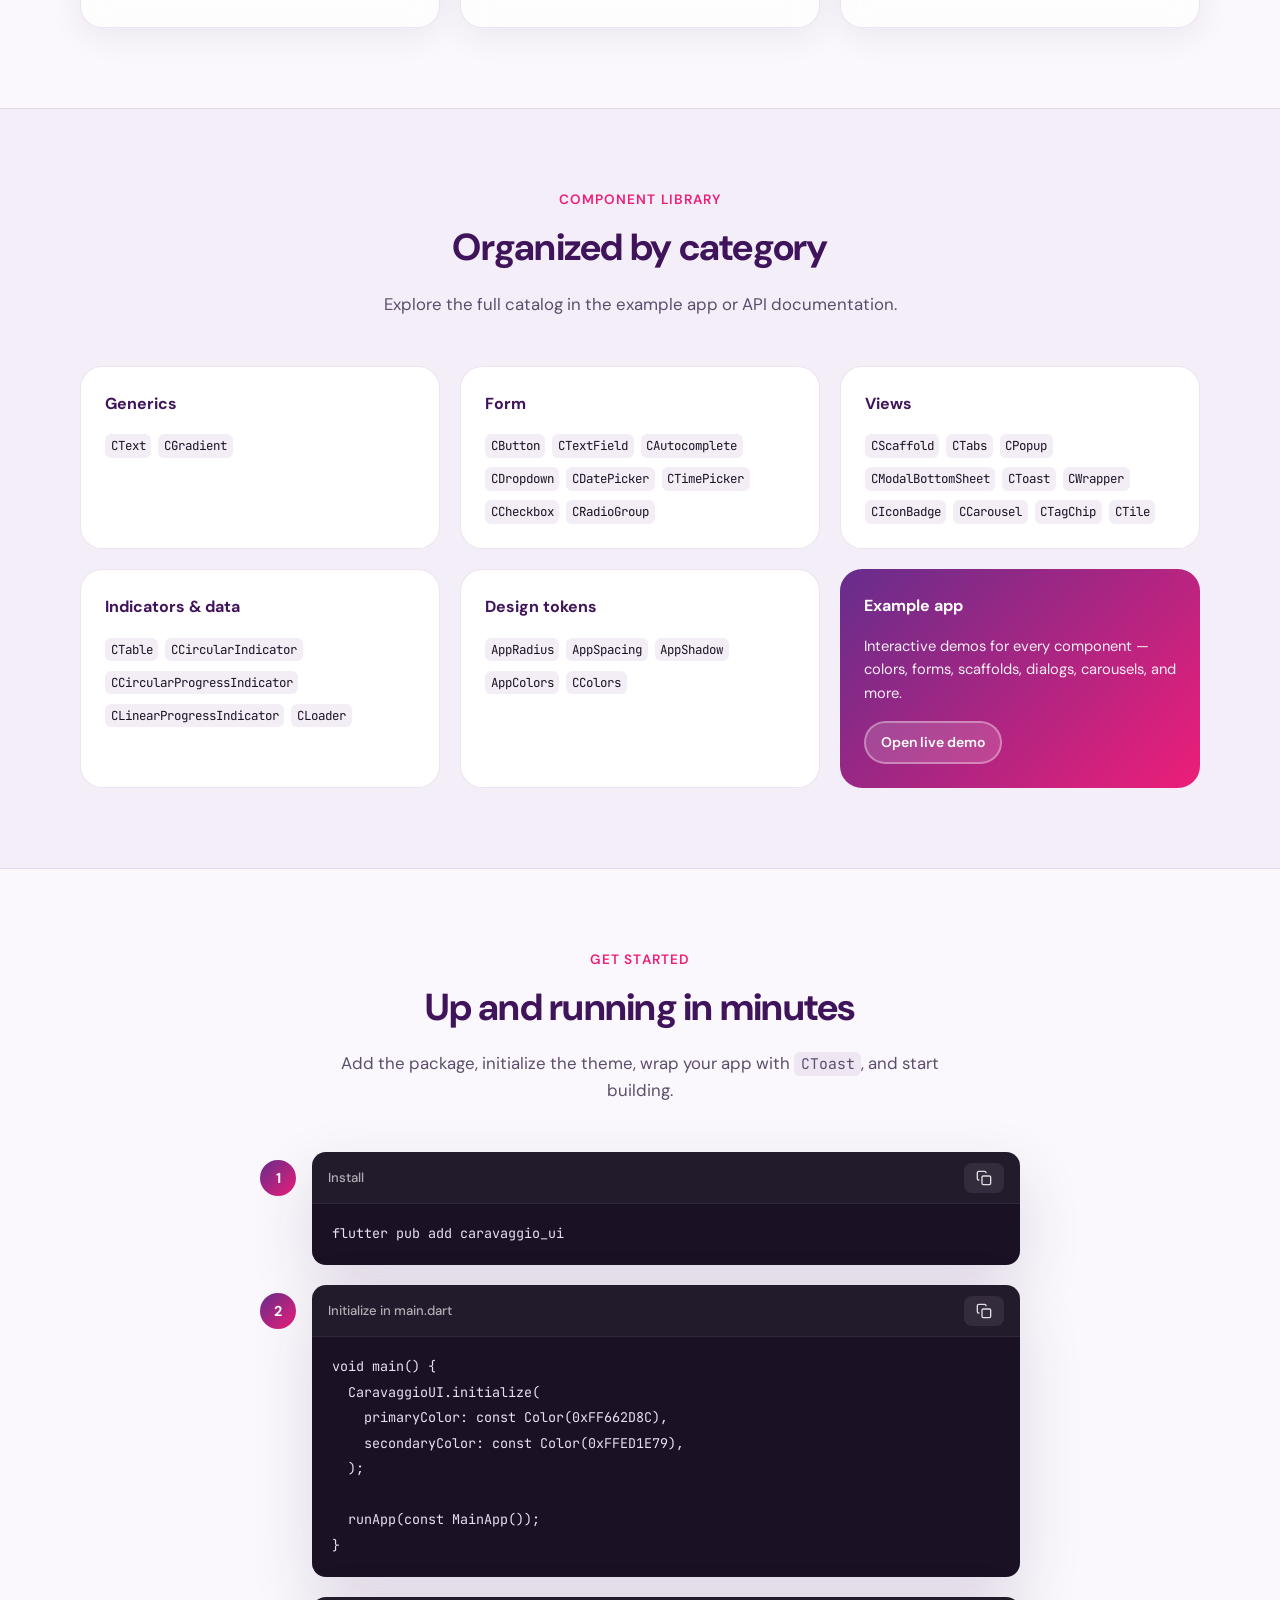
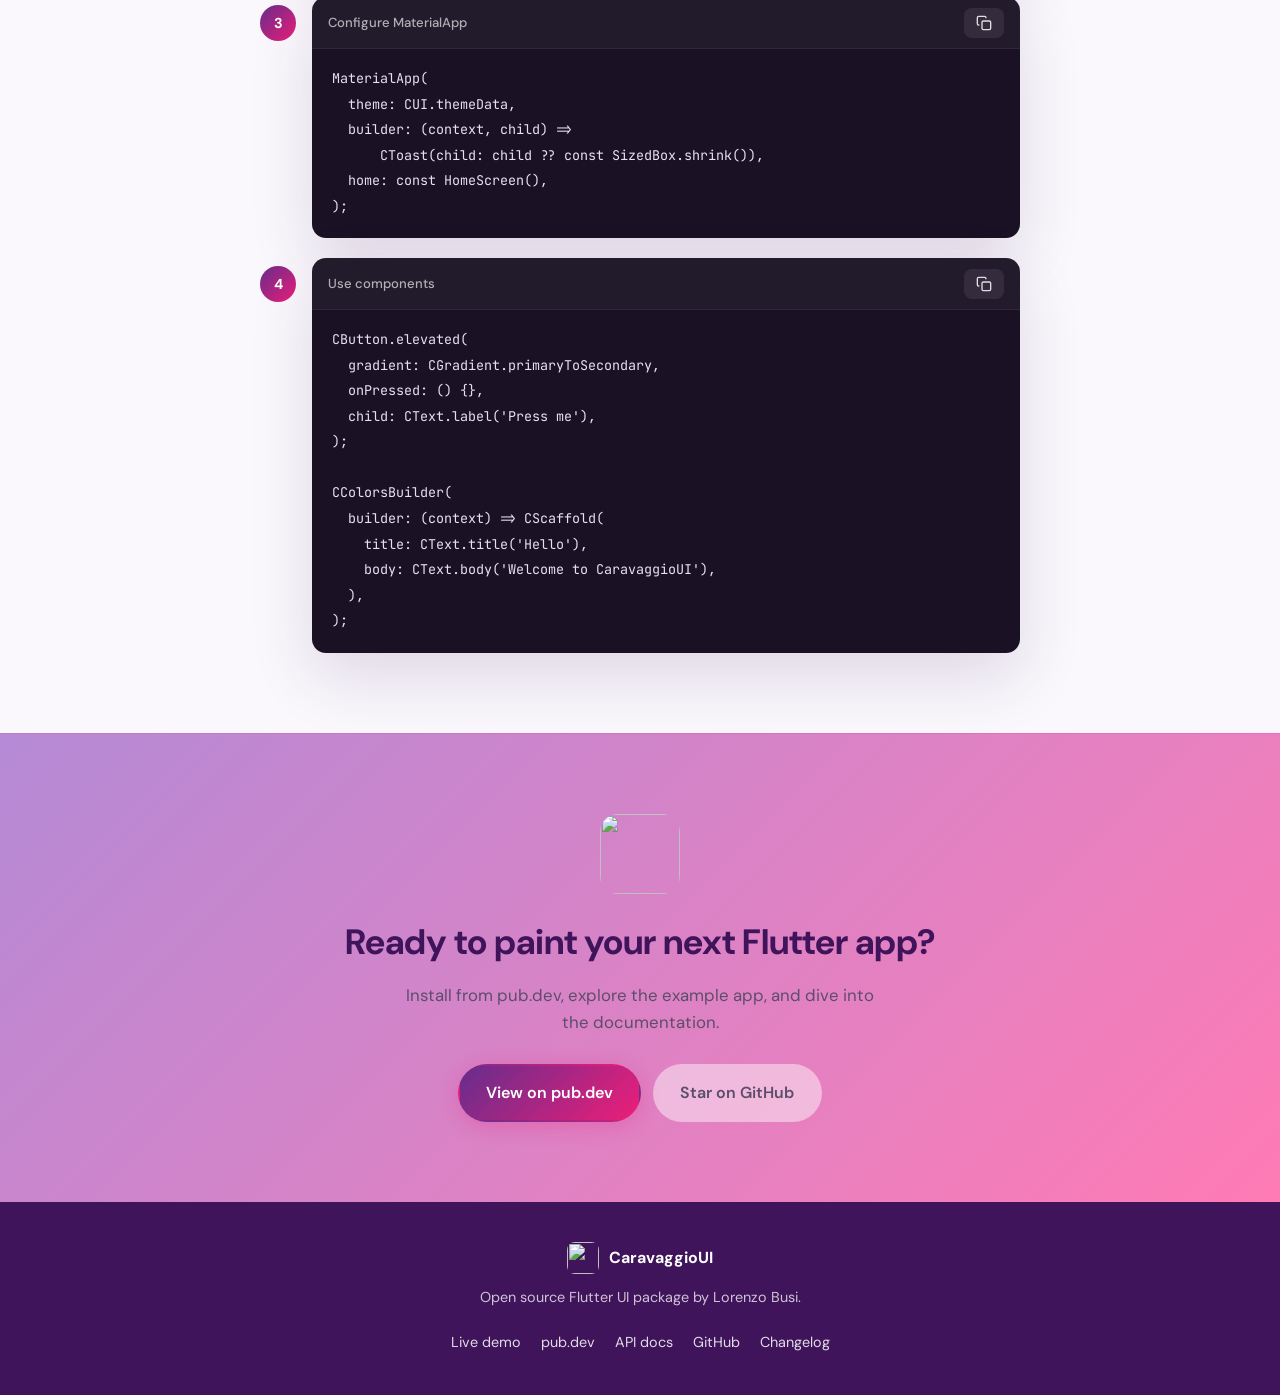
==== commit 448a5f88: "Update version in index.html to 1.1.0 for Flutter UI package" ====
--- a/website/index.html
+++ b/website/index.html
@@ -51,7 +51,7 @@
   <main>
     <section class="hero container">
       <div class="hero-content reveal">
-        <p class="hero-badge">Flutter UI package · v1.0.7</p>
+        <p class="hero-badge">Flutter UI package · v1.1.0</p>
         <h1>Build stunning Flutter apps with a cohesive design system</h1>
         <p class="hero-lead">
           CaravaggioUI streamlines your UI workflow with theme-aware components,
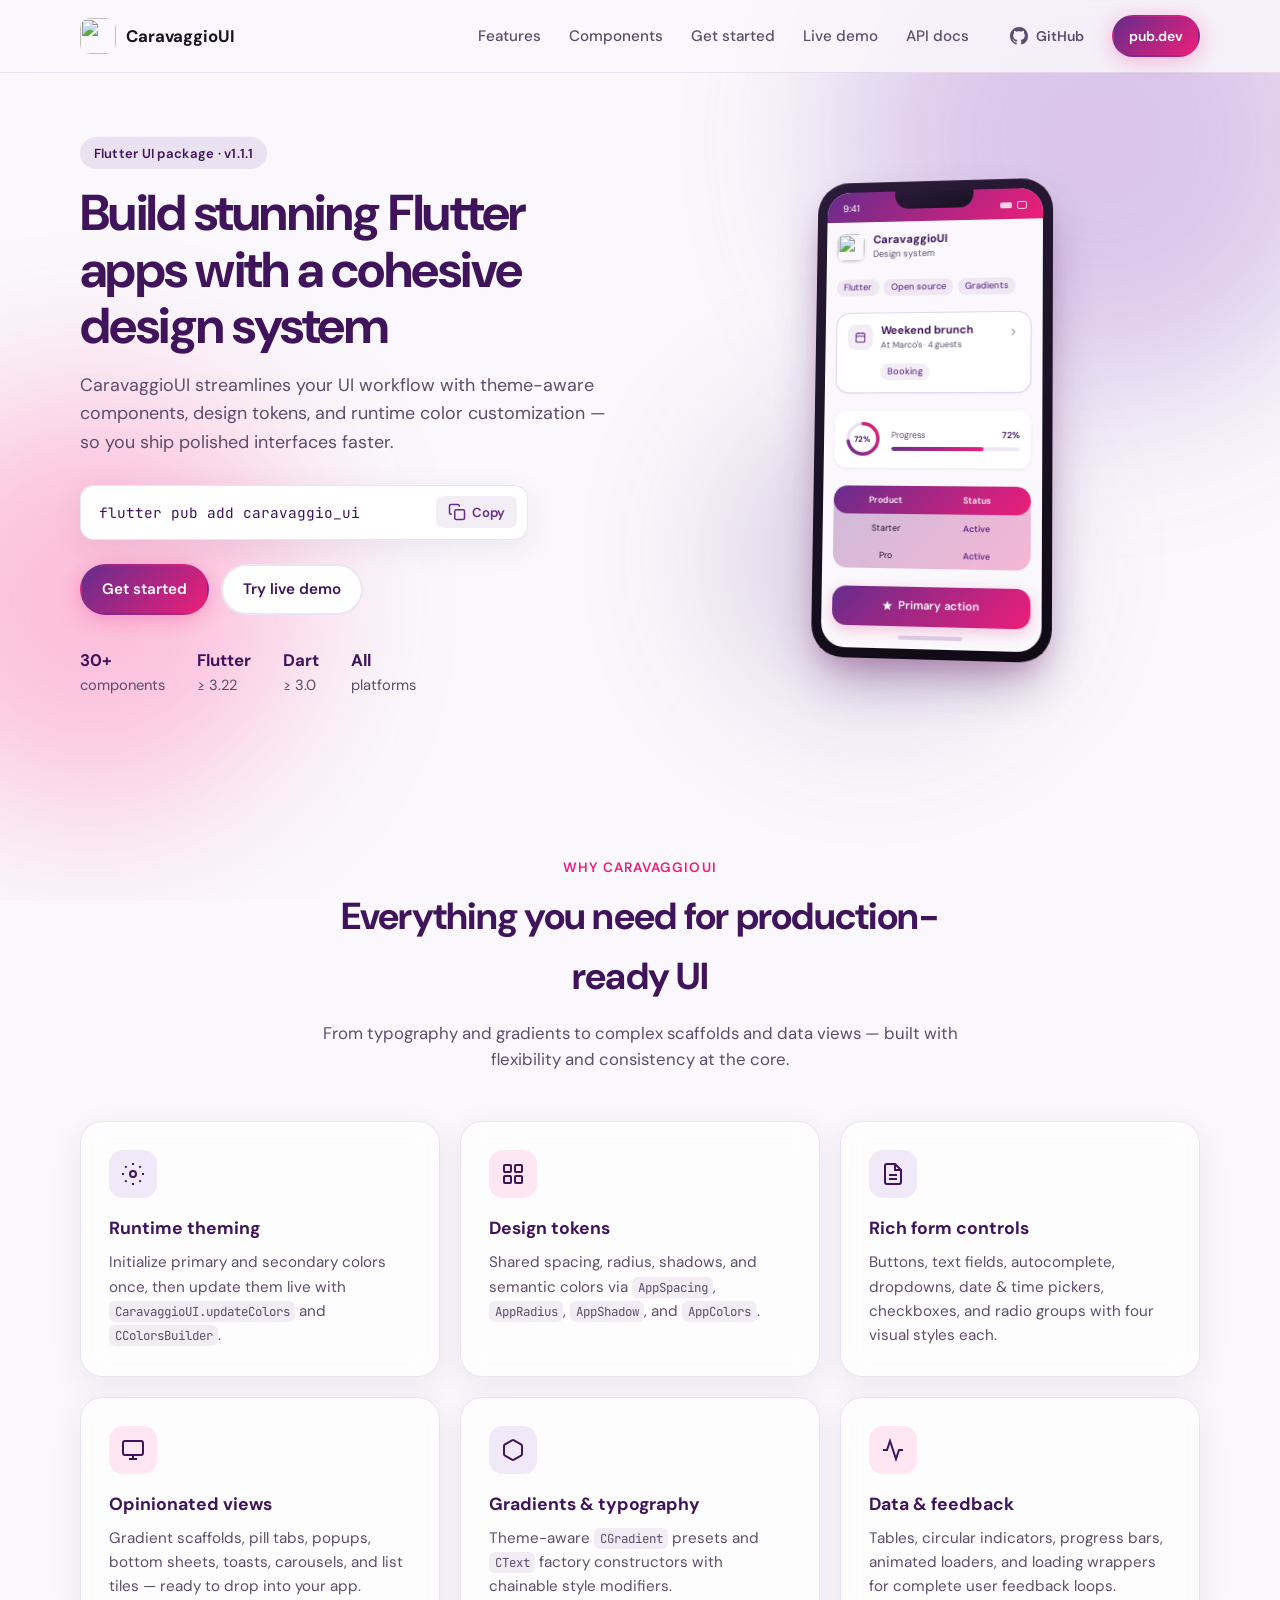
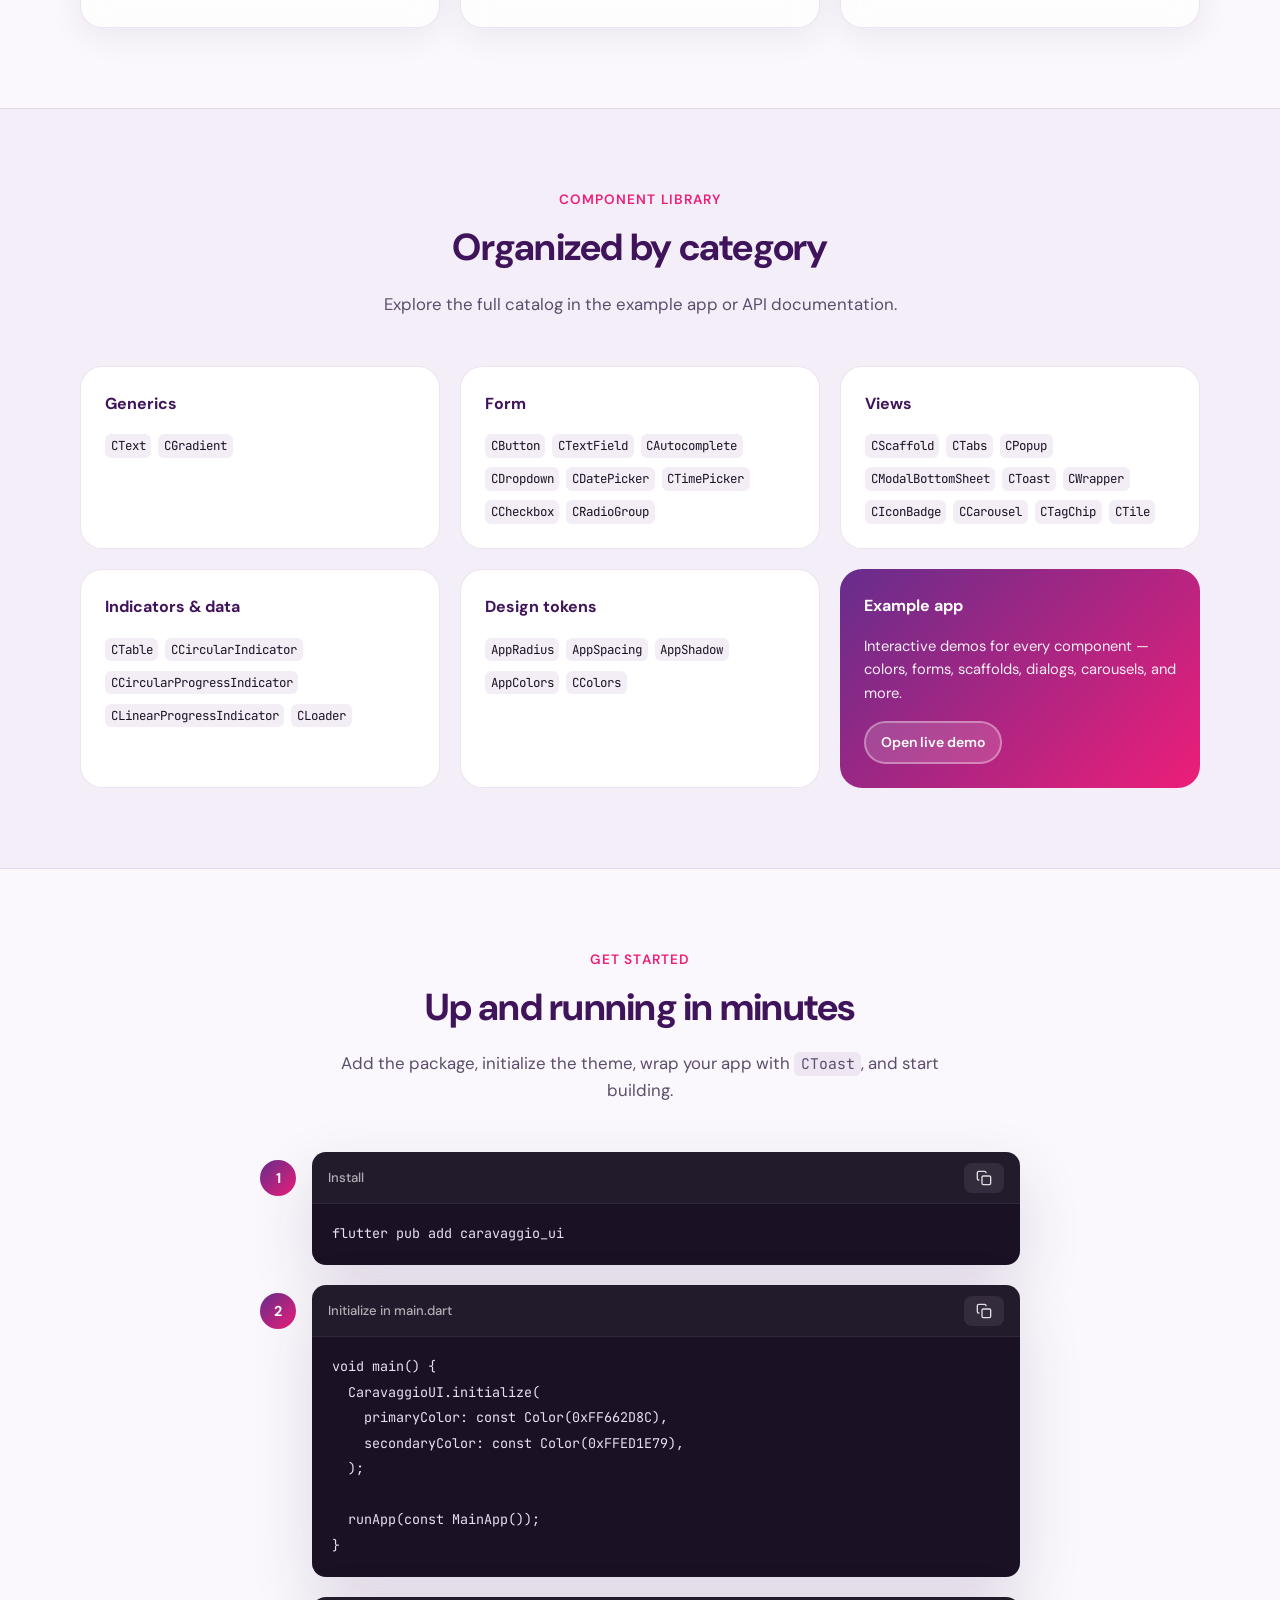
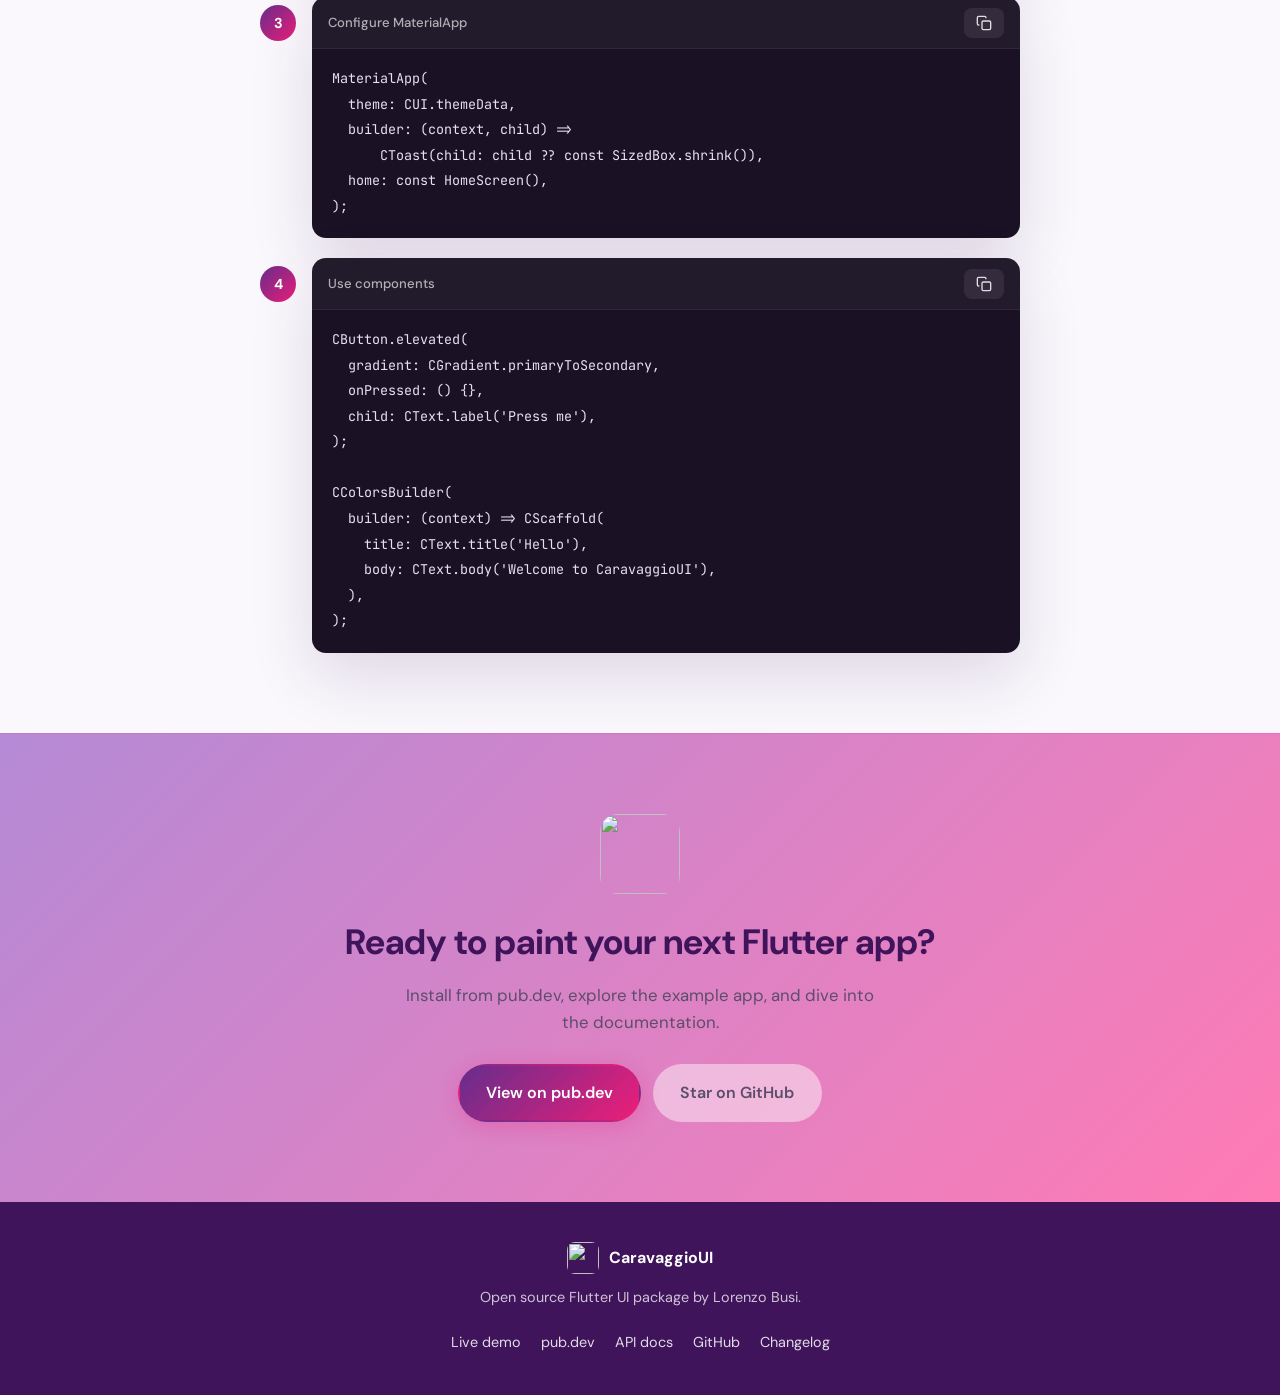
==== commit 98012785: "Update version to 1.1.1 and enhance CModalBottomSheet and CPopup with customizable styles - Added op" ====
--- a/website/index.html
+++ b/website/index.html
@@ -51,7 +51,7 @@
   <main>
     <section class="hero container">
       <div class="hero-content reveal">
-        <p class="hero-badge">Flutter UI package · v1.1.0</p>
+        <p class="hero-badge">Flutter UI package · v1.1.1</p>
         <h1>Build stunning Flutter apps with a cohesive design system</h1>
         <p class="hero-lead">
           CaravaggioUI streamlines your UI workflow with theme-aware components,
